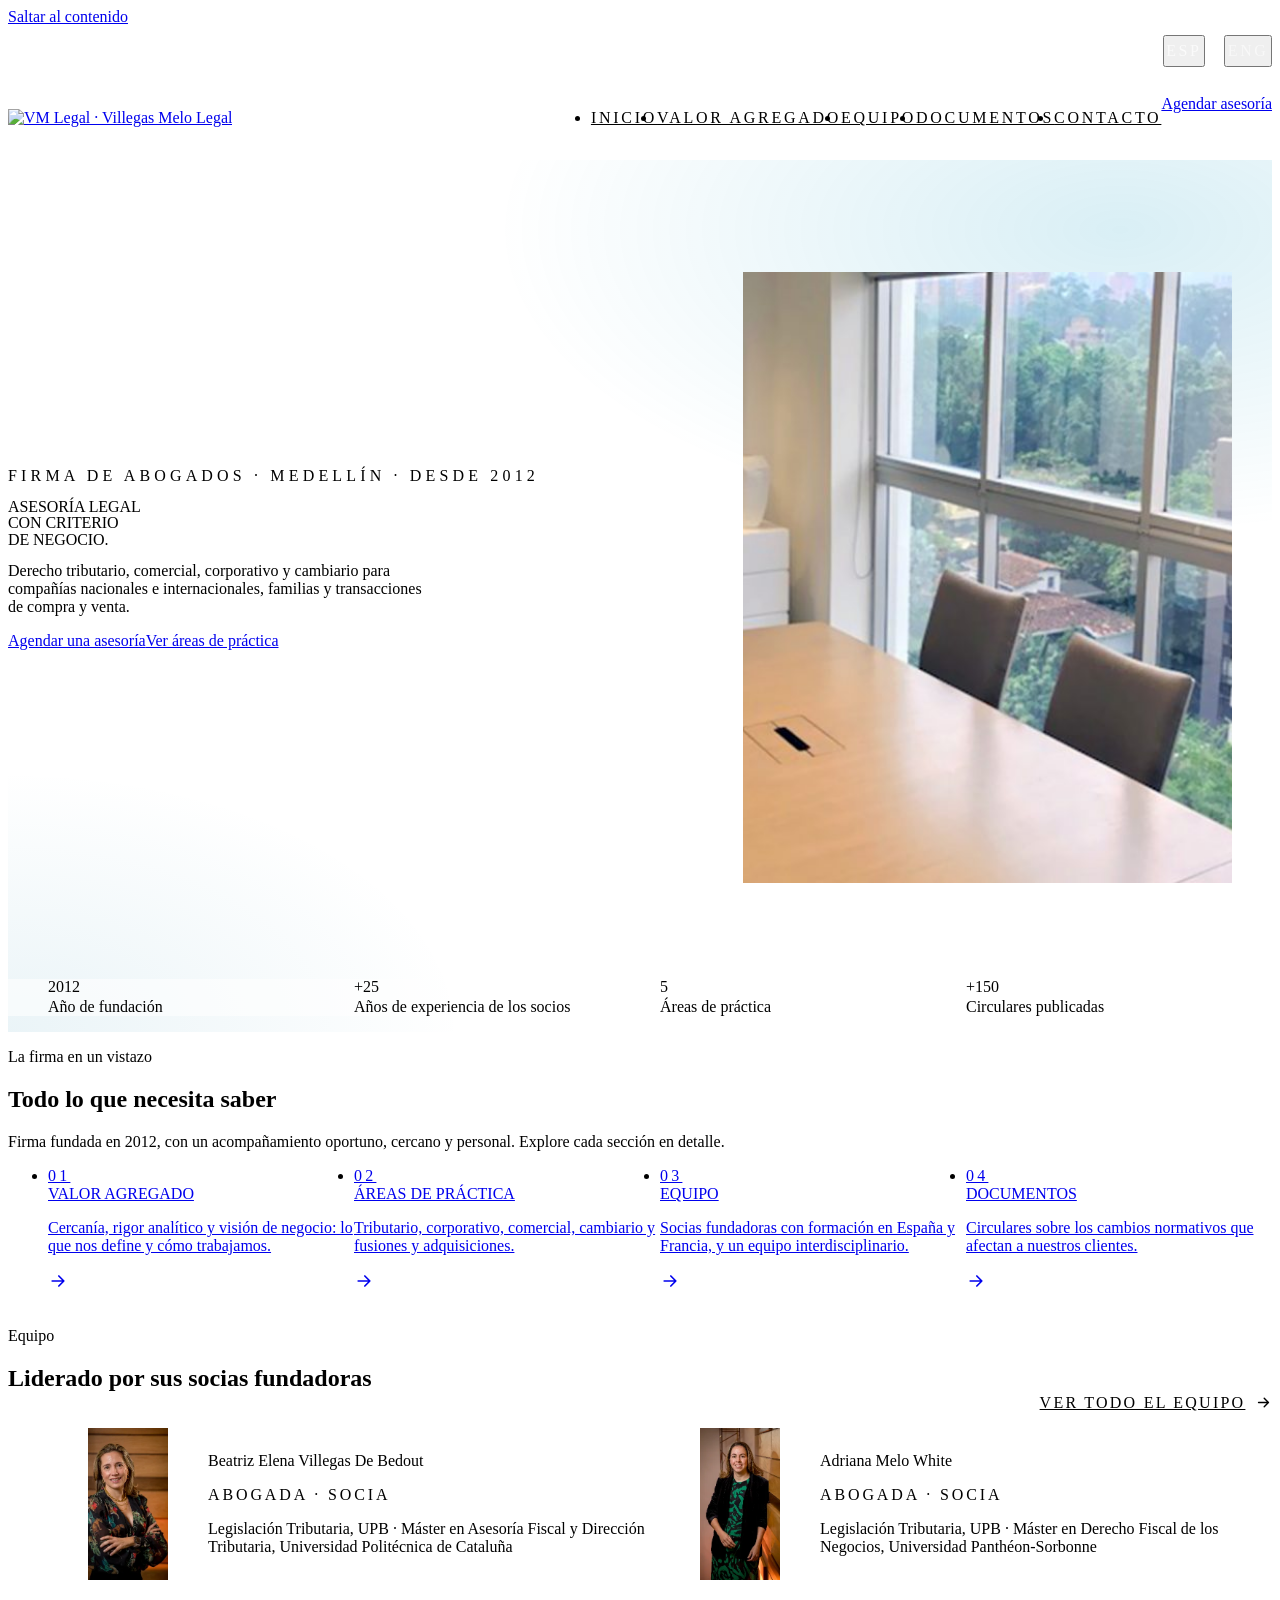
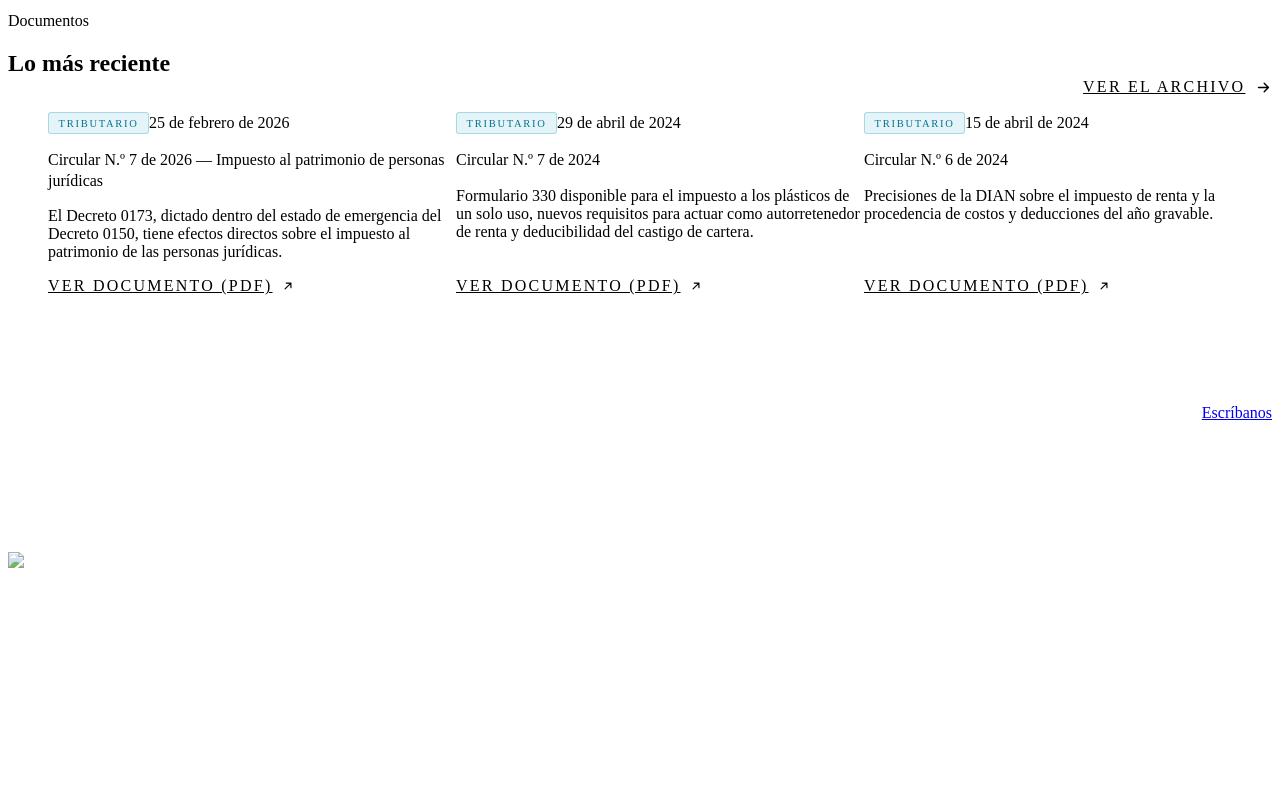
==== index.html @ dc8c368a "Inicio como resumen y páginas internas con el contenido del cliente Valor agregado: historia, 4 valo" ====
<!DOCTYPE html>
<html lang="es">
<head>
<meta charset="UTF-8">
<meta name="viewport" content="width=device-width, initial-scale=1">
<meta name="theme-color" content="#0093BD">
<title>VM Legal · Abogados en derecho tributario, comercial, corporativo y cambiario — Medellín</title>
<meta name="description" content="VM Legal es una firma de abogados fundada en 2012 en Medellín. Asesoramos a compañías nacionales e internacionales y a familias en derecho tributario, comercial, corporativo y cambiario, y en la compra y venta de negocios.">
<meta name="robots" content="noindex, nofollow">
<link rel="canonical" href="https://www.vmlegal.com.co/">

<meta property="og:type" content="website">
<meta property="og:site_name" content="VM Legal">
<meta property="og:title" content="VM Legal · Abogados tributarios y corporativos en Medellín">
<meta property="og:description" content="Firma fundada en 2012. Derecho tributario, comercial, corporativo y cambiario, y transacciones de compra y venta de negocios.">
<meta property="og:image" content="assets/img/logo-vmlegal.png">
<meta property="og:locale" content="es_CO">
<meta name="twitter:card" content="summary_large_image">

<link rel="icon" href="assets/img/favicon.png" sizes="192x192">
<link rel="apple-touch-icon" href="assets/img/favicon.png">

<link rel="preconnect" href="https://fonts.googleapis.com">
<link rel="preconnect" href="https://fonts.gstatic.com" crossorigin>
<link rel="stylesheet" href="https://fonts.googleapis.com/css2?family=Oswald:wght@200;300;400;500&family=Open+Sans:wght@300;400;600;700&display=swap">
<link rel="stylesheet" href="assets/css/brand.css">
<link rel="stylesheet" href="assets/css/sitio.css">

<script type="application/ld+json">
{
  "@context": "https://schema.org",
  "@type": "LegalService",
  "name": "VM Legal S.A.S.",
  "alternateName": "Villegas Melo Legal",
  "url": "https://www.vmlegal.com.co/",
  "logo": "https://www.vmlegal.com.co/wp-content/uploads/2023/02/LOGO-VM-LEGAL.png",
  "foundingDate": "2012",
  "email": "info@vmlegal.com.co",
  "telephone": "+574442346",
  "address": {
    "@type": "PostalAddress",
    "streetAddress": "Cra 43 A # 16 A sur 38, Oficina 1205, Edificio DHL",
    "addressLocality": "Medellín",
    "addressCountry": "CO"
  },
  "areaServed": "CO",
  "knowsLanguage": ["es", "en"],
  "serviceType": [
    "Derecho tributario",
    "Derecho comercial",
    "Derecho corporativo",
    "Derecho cambiario",
    "Fusiones y adquisiciones"
  ]
}
</script>
</head>

<body class="sitio">
<a class="skip-link" href="#contenido">Saltar al contenido</a>

<!-- ======================  BARRA DE UTILIDADES  ====================== -->
<div class="topbar">
  <div class="wrap topbar__inner">
    <ul class="topbar__contact">
      <li><a href="tel:+574442346"><svg viewBox="0 0 24 24" aria-hidden="true"><path d="M22 16.9v3a2 2 0 0 1-2.2 2 19.8 19.8 0 0 1-8.6-3.1 19.5 19.5 0 0 1-6-6A19.8 19.8 0 0 1 2.1 4.2 2 2 0 0 1 4.1 2h3a2 2 0 0 1 2 1.7c.1 1 .4 1.9.7 2.8a2 2 0 0 1-.5 2.1L8.1 9.9a16 16 0 0 0 6 6l1.3-1.3a2 2 0 0 1 2.1-.4c.9.3 1.8.6 2.8.7a2 2 0 0 1 1.7 2Z"/></svg>+57 444 2346</a></li>
      <li><a href="mailto:info@vmlegal.com.co"><svg viewBox="0 0 24 24" aria-hidden="true"><rect x="2" y="4" width="20" height="16" rx="3"/><path d="m3 7.5 8.2 5.4a1.5 1.5 0 0 0 1.6 0L21 7.5"/></svg>info@vmlegal.com.co</a></li>
      <li class="topbar__addr"><svg viewBox="0 0 24 24" aria-hidden="true"><path d="M20 10c0 6-8 12-8 12S4 16 4 10a8 8 0 0 1 16 0Z"/><circle cx="12" cy="10" r="3"/></svg>Medellín, Colombia</li>
    </ul>
    <div class="topbar__lang" role="group" aria-label="Idioma del sitio">
      <button type="button" class="is-active" aria-pressed="true" lang="es">ESP</button>
      <span aria-hidden="true">|</span>
      <button type="button" aria-pressed="false" lang="en">ENG</button>
    </div>
  </div>
</div>

<!-- ======================  CABECERA  ====================== -->
<header class="site-header" id="siteHeader">
  <div class="wrap site-header__inner">

    <a class="logo" href="index.html" aria-label="VM Legal — inicio">
      <picture><source srcset="assets/img/logo-vmlegal.webp" type="image/webp"><img alt="VM Legal · Villegas Melo Legal" width="480" height="388" src="assets/img/logo-vmlegal.png"></picture>
    </a>

    <nav class="nav" id="nav" aria-label="Navegación principal">
      <ul class="nav__list">
        <li><a href="index.html" class="nav__link">Inicio</a></li>
                <li><a href="valor-agregado.html" class="nav__link">Valor agregado</a></li>
        <li><a href="equipo.html" class="nav__link">Equipo</a></li>
        <li><a href="documentos.html" class="nav__link">Documentos</a></li>
        <li><a href="contacto.html" class="nav__link">Contacto</a></li>
      </ul>
      <div class="nav__foot">
        <a class="btn btn--primary btn--block" href="contacto.html">Agendar asesoría</a>
        <p><a href="tel:+574442346">+57 444 2346</a></p>
        <p><a href="mailto:info@vmlegal.com.co">info@vmlegal.com.co</a></p>
      </div>
    </nav>

    <a class="btn btn--primary site-header__cta" href="contacto.html">Agendar asesoría</a>

    <button class="burger" id="burger" type="button"
            aria-label="Abrir menú" aria-expanded="false" aria-controls="nav">
      <span aria-hidden="true"></span><span aria-hidden="true"></span><span aria-hidden="true"></span>
    </button>

  </div>
  <div class="nav-scrim" id="navScrim" hidden></div>
</header>


<main id="contenido">

<section class="s-hero s-hero--photo">
  <div class="s-hero__bg" aria-hidden="true"></div>
  <div class="wrap s-hero__grid">
    <div class="s-hero__inner">
      <p class="s-hero__kicker">Firma de abogados · Medellín · Desde 2012</p>
      <h1 class="s-hero__title">Asesoría legal<br>con criterio<br><em>de negocio.</em></h1>
      <p class="s-hero__lead">
        Derecho tributario, comercial, corporativo y cambiario para compañías
        nacionales e internacionales, familias y transacciones de compra y venta.
      </p>
      <div class="s-hero__cta">
        <a class="btn btn--primary btn--xl" href="contacto.html">Agendar una asesoría</a>
        <a class="btn btn--ghost" href="valor-agregado.html#areas">Ver áreas de práctica</a>
      </div>
    </div>
    <figure class="s-hero__photo">
      <img src="assets/img/oficina.jpg" alt="Sala de juntas de VM Legal con vista a Medellín" width="1024" height="591" fetchpriority="high">
    </figure>
  </div>

  <ul class="s-hero__marks">
    <li><b>2012</b><span>Año de fundación</span></li>
    <li><b>+25</b><span>Años de experiencia de los socios</span></li>
    <li><b>5</b><span>Áreas de práctica</span></li>
    <li><b>+150</b><span>Circulares publicadas</span></li>
  </ul>
</section>

<section class="section">
  <div class="wrap">
    <div class="reveal sec-head">
      <p class="eyebrow">La firma en un vistazo</p>
      <h2 class="section-title">Todo lo que necesita saber</h2>
      <p class="section-lead">Firma fundada en 2012, con un acompañamiento oportuno, cercano y personal. Explore cada sección en detalle.</p>
    </div>
    <ul class="hub reveal">
    <li><a class="hub__card" href="valor-agregado.html">
      <span class="hub__num">01</span>
      <h3>Valor agregado</h3>
      <p>Cercanía, rigor analítico y visión de negocio: lo que nos define y cómo trabajamos.</p>
      <span class="hub__go"><svg viewBox="0 0 24 24" aria-hidden="true"><path d="M5 12h14M13 6l6 6-6 6"/></svg></span>
    </a></li>
    <li><a class="hub__card" href="valor-agregado.html#areas">
      <span class="hub__num">02</span>
      <h3>Áreas de práctica</h3>
      <p>Tributario, corporativo, comercial, cambiario y fusiones y adquisiciones.</p>
      <span class="hub__go"><svg viewBox="0 0 24 24" aria-hidden="true"><path d="M5 12h14M13 6l6 6-6 6"/></svg></span>
    </a></li>
    <li><a class="hub__card" href="equipo.html">
      <span class="hub__num">03</span>
      <h3>Equipo</h3>
      <p>Socias fundadoras con formación en España y Francia, y un equipo interdisciplinario.</p>
      <span class="hub__go"><svg viewBox="0 0 24 24" aria-hidden="true"><path d="M5 12h14M13 6l6 6-6 6"/></svg></span>
    </a></li>
    <li><a class="hub__card" href="documentos.html">
      <span class="hub__num">04</span>
      <h3>Documentos</h3>
      <p>Circulares sobre los cambios normativos que afectan a nuestros clientes.</p>
      <span class="hub__go"><svg viewBox="0 0 24 24" aria-hidden="true"><path d="M5 12h14M13 6l6 6-6 6"/></svg></span>
    </a></li>
    </ul>
  </div>
</section>

<section class="section section--mist">
  <div class="wrap">
    <div class="reveal sec-head sec-head--row">
      <div>
        <p class="eyebrow">Equipo</p>
        <h2 class="section-title">Liderado por sus socias fundadoras</h2>
      </div>
      <a class="link-arrow" href="equipo.html">Ver todo el equipo <svg viewBox="0 0 24 24" aria-hidden="true"><path d="M5 12h14M13 6l6 6-6 6"/></svg></a>
    </div>
    <ul class="partners partners--compact reveal" id="partnersTeaser"></ul>
  </div>
</section>

<section class="section">
  <div class="wrap">
    <div class="reveal sec-head sec-head--row">
      <div>
        <p class="eyebrow">Documentos</p>
        <h2 class="section-title">Lo más reciente</h2>
      </div>
      <a class="link-arrow" href="documentos.html">Ver el archivo <svg viewBox="0 0 24 24" aria-hidden="true"><path d="M5 12h14M13 6l6 6-6 6"/></svg></a>
    </div>
    <ul class="circulars circulars--latest" id="latestDocs"></ul>
  </div>
</section>

<section class="cta-band">
  <div class="wrap cta-band__inner reveal">
    <div>
      <h2>Hablemos de su próximo paso</h2>
      <p>Un socio revisa cada solicitud. Respondemos dentro del siguiente día hábil.</p>
    </div>
    <a class="btn btn--light btn--xl" href="contacto.html">Escríbanos</a>
  </div>
</section>

</main>

<footer class="site-footer">
  <div class="wrap site-footer__top">
    <div class="site-footer__brand">
      <picture><source srcset="assets/img/logo-vmlegal-white.webp" type="image/webp"><img alt="VM Legal" width="480" height="388" src="assets/img/logo-vmlegal-white.png"></picture>
      <p>Firma de abogados fundada en 2012 en Medellín. Derecho tributario, comercial, corporativo y cambiario, y fusiones y adquisiciones.</p>
    </div>

    <nav class="site-footer__nav" aria-label="Navegación del pie">
      <h2>Firma</h2>
      <ul>
        <li><a href="valor-agregado.html">Valor agregado</a></li>
        <li><a href="equipo.html">Equipo</a></li>
        <li><a href="documentos.html">Documentos</a></li>
        <li><a href="contacto.html">Contacto</a></li>
      </ul>
    </nav>

    <nav class="site-footer__nav" aria-label="Áreas de práctica">
      <h2>Áreas</h2>
      <ul>
        <li><a href="valor-agregado.html#areas">Derecho tributario</a></li>
        <li><a href="valor-agregado.html#areas">Derecho comercial</a></li>
        <li><a href="valor-agregado.html#areas">Derecho corporativo</a></li>
        <li><a href="valor-agregado.html#areas">Derecho cambiario</a></li>
        <li><a href="valor-agregado.html#areas">Fusiones y adquisiciones</a></li>
      </ul>
    </nav>

    <div class="site-footer__nav">
      <h2>Contacto</h2>
      <ul>
        <li><a href="tel:+574442346">+57 444 2346</a></li>
        <li><a href="mailto:info@vmlegal.com.co">info@vmlegal.com.co</a></li>
        <li>Cra 43 A # 16 A sur 38, Of. 1205</li>
        <li>Edificio DHL · Medellín</li>
      </ul>
    </div>
  </div>

  <div class="wrap site-footer__bottom">
    <p>© 2026 VM Legal S.A.S. Todos los derechos reservados.</p>
    <p><a href="admin/">Ingreso al panel</a></p>
    <p><a href="#politica" id="politica">Política de Tratamiento de Datos</a></p>
  </div>
</footer>

<script src="assets/js/i18n.js" defer></script>
<script src="assets/js/datos.js" defer></script>
<script src="assets/js/sitio.js" defer></script>
</body>
</html>
---- assets/css/sitio.css ----
/* ==========================================================================
   VM LEGAL · Sitio web — estilos (mobile-first)
   ========================================================================== */

/* ==========================  Barra de utilidades  ======================== */
.topbar {
  display: none;
  background: var(--vm-ink);
  color: rgba(255,255,255,.7);
  font-size: var(--fs-xs);
}
@media (min-width: 900px) { .topbar { display: block; } }

.topbar__inner {
  display: flex; align-items: center; justify-content: space-between;
  gap: var(--sp-5); min-height: 40px;
}
.topbar__contact { display: flex; align-items: center; gap: var(--sp-5); }
.topbar__contact li { display: flex; align-items: center; }
.topbar__contact a, .topbar__addr {
  display: inline-flex; align-items: center; gap: .45rem;
  color: rgba(255,255,255,.7);
  transition: color var(--dur) var(--ease);
}
.topbar__contact a:hover { color: #fff; }
.topbar svg {
  width: 14px; height: 14px; flex: none;
  fill: none; stroke: var(--vm-teal); stroke-width: 1.6;
  stroke-linecap: round; stroke-linejoin: round;
}
.topbar__lang { display: flex; align-items: center; gap: .5rem; }
.topbar__lang button {
  font-family: var(--font-display);
  letter-spacing: .16em; font-size: var(--fs-xs);
  color: rgba(255,255,255,.55);
  padding: .3rem .1rem;
  transition: color var(--dur) var(--ease);
}
.topbar__lang button:hover { color: #fff; }
.topbar__lang button.is-active { color: var(--vm-teal-on-dark); }
.topbar__lang span { color: rgba(255,255,255,.25); }

/* ==========================  Cabecera  =================================== */
.site-header {
  position: sticky; top: 0; z-index: 80;
  border-bottom: 1px solid var(--vm-line);
  transition: box-shadow var(--dur) var(--ease);
}
/* El desenfoque va en una capa propia: aplicarlo al <header> lo convertiría en
   bloque contenedor y recortaría el cajón de navegación (position: fixed). */
.site-header::before {
  content: "";
  position: absolute; inset: 0; z-index: -1;
  background: rgba(255,255,255,.94);
  backdrop-filter: saturate(180%) blur(16px);
  -webkit-backdrop-filter: saturate(180%) blur(16px);
}
.site-header.is-stuck { box-shadow: var(--shadow-sm); }

.site-header__inner {
  display: flex; align-items: center; gap: var(--sp-4);
  min-height: 66px;
}
.site-header .logo { margin-right: auto; }
.site-header .logo img { height: 36px; }
@media (min-width: 1024px) {
  .site-header__inner { min-height: 84px; }
  .site-header .logo img { height: 48px; }
}

/* Con 5 páginas en el menú el botón solo cabe desde 1180 px; antes, "Contacto" cumple su función. */
.site-header__cta { display: none; }
@media (min-width: 1180px) {
  .site-header__cta { display: inline-flex; min-height: 46px; font-size: var(--fs-xs); }
}

/* --- Navegación: cajón lateral en móvil, en línea en escritorio --------- */
.nav {
  position: fixed; inset: 0 0 0 auto;
  width: min(86vw, 360px);
  background: #fff;
  padding: calc(66px + var(--sp-6)) var(--gutter) var(--sp-7);
  transform: translateX(100%);
  transition: transform var(--dur) var(--ease);
  overflow-y: auto;
  z-index: 85;
  box-shadow: -18px 0 40px rgba(16,24,32,.14);
  display: flex; flex-direction: column;
}
.nav.is-open { transform: none; }

.nav__list { display: flex; flex-direction: column; }
.nav__link {
  display: block;
  padding: var(--sp-4) 0;
  font-family: var(--font-display);
  font-size: var(--fs-lg);
  font-weight: 300;
  letter-spacing: .04em;
  text-transform: uppercase;
  color: var(--vm-ink);
  border-bottom: 1px solid var(--vm-line);
  transition: color var(--dur) var(--ease);
}
.nav__link:hover, .nav__link.is-current { color: var(--vm-teal-text); }

.nav__foot { margin-top: auto; padding-top: var(--sp-7); display: grid; gap: var(--sp-2); }
.nav__foot p { font-size: var(--fs-sm); }
.nav__foot a:not(.btn) { color: var(--vm-slate); }
.nav__foot .btn { margin-bottom: var(--sp-3); }

.nav-scrim {
  position: fixed; inset: 0; z-index: 84;
  background: rgba(16,24,32,.45);
  opacity: 0; transition: opacity var(--dur) var(--ease);
}
.nav-scrim.is-on { opacity: 1; }
.nav-scrim[hidden] { display: none; }

@media (min-width: 1024px) {
  .nav {
    position: static; width: auto; transform: none; padding: 0;
    background: none; box-shadow: none; overflow: visible;
    flex-direction: row; align-items: center;
  }
  .nav__list { flex-direction: row; align-items: center; gap: var(--sp-5); }
  .nav__link {
    padding: var(--sp-2) 0;
    font-size: var(--fs-xs);
    letter-spacing: .17em;
    border-bottom: 0;
    position: relative;
  }
  .nav__link::after {
    content: ""; position: absolute; left: 0; right: 0; bottom: -2px;
    height: 2px; background: var(--vm-teal);
    transform: scaleX(0); transform-origin: left;
    transition: transform var(--dur) var(--ease);
  }
  .nav__link:hover::after, .nav__link.is-current::after { transform: scaleX(1); }
  .nav__foot { display: none; }
  .nav-scrim { display: none !important; }
}

/* --- Botón hamburguesa -------------------------------------------------- */
.burger {
  display: grid; align-content: center; gap: 5px;
  width: 44px; height: 44px; padding: 0 9px;
  margin-right: -9px;
  z-index: 90;
}
.burger span {
  display: block; height: 2px; width: 100%;
  background: var(--vm-ink); border-radius: 2px;
  transition: transform var(--dur) var(--ease), opacity var(--dur) var(--ease);
}
.burger[aria-expanded="true"] span:nth-child(1) { transform: translateY(7px) rotate(45deg); }
.burger[aria-expanded="true"] span:nth-child(2) { opacity: 0; }
.burger[aria-expanded="true"] span:nth-child(3) { transform: translateY(-7px) rotate(-45deg); }
@media (min-width: 1024px) { .burger { display: none; } }

body.nav-locked { overflow: hidden; }

/* ==========================  Hero  ======================================= */
.s-hero {
  position: relative;
  padding-top: clamp(3rem, 1.5rem + 8vw, 6rem);
  overflow: hidden;
  background: linear-gradient(180deg, var(--vm-mist-soft) 0%, #fff 70%);
}
.s-hero__bg {
  position: absolute; inset: 0;
  background:
    radial-gradient(85% 60% at 88% 8%, rgba(0,147,189,.15) 0%, transparent 58%),
    radial-gradient(60% 50% at 0% 100%, rgba(25,134,172,.09) 0%, transparent 60%);
  pointer-events: none;
}
.s-hero__inner { position: relative; padding-bottom: clamp(3rem, 2rem + 6vw, 5rem); }

.s-hero__kicker {
  font-family: var(--font-display);
  font-size: var(--fs-xs);
  letter-spacing: .26em; text-transform: uppercase;
  color: var(--vm-teal-text);
  margin-bottom: var(--sp-5);
}
.s-hero__title {
  font-size: var(--fs-3xl);
  font-weight: 200;
  line-height: 1.04;
  text-transform: uppercase;
  letter-spacing: -0.005em;
}
.s-hero__title em { font-style: normal; font-weight: 500; color: var(--vm-teal); }

.s-hero__lead {
  margin-top: var(--sp-5);
  max-width: 52ch;
  font-size: var(--fs-md);
  font-weight: 300;
}
.s-hero__cta {
  display: flex; flex-direction: column; gap: var(--sp-3);
  margin-top: var(--sp-6);
}
@media (min-width: 560px) { .s-hero__cta { flex-direction: row; flex-wrap: wrap; } }
.btn--xl { min-height: 56px; padding-inline: var(--sp-5); }
@media (min-width: 420px) { .btn--xl { padding-inline: var(--sp-7); } }

.s-hero__marks {
  position: relative;
  display: grid; grid-template-columns: repeat(2, 1fr);
  border-top: 1px solid var(--vm-line);
  background: rgba(255,255,255,.6);
}
.s-hero__marks li {
  display: flex; flex-direction: column; gap: .2rem;
  padding: var(--sp-5) var(--gutter);
  border-bottom: 1px solid var(--vm-line);
}
.s-hero__marks li:nth-child(odd) { border-right: 1px solid var(--vm-line); }
.s-hero__marks b {
  font-family: var(--font-display); font-size: var(--fs-xl); font-weight: 300;
  color: var(--vm-teal-deep); line-height: 1;
}
.s-hero__marks span { font-size: var(--fs-xs); color: var(--vm-muted); }
@media (min-width: 860px) {
  .s-hero__marks { grid-template-columns: repeat(4, 1fr); max-width: var(--maxw); margin-inline: auto; }
  .s-hero__marks li { border-bottom: 0; }
  .s-hero__marks li:last-child { border-right: 0; }
  .s-hero__marks li:nth-child(odd) { border-right: 1px solid var(--vm-line); }
}

/* ==========================  Secciones comunes  ========================== */
.section--mist { background: var(--surface-alt); }

.link-arrow {
  display: inline-flex; align-items: center; gap: .6rem;
  margin-top: var(--sp-5);
  font-family: var(--font-display);
  font-size: var(--fs-sm); letter-spacing: .14em; text-transform: uppercase;
  color: var(--vm-teal-text);
}
.link-arrow svg {
  width: 17px; height: 17px; fill: none; stroke: currentColor; stroke-width: 2;
  stroke-linecap: round; stroke-linejoin: round;
  transition: transform var(--dur) var(--ease);
}
.link-arrow:hover svg { transform: translateX(4px); }

/* Páginas internas: la primera sección hace de cabecera de página. */
.section--page { padding-top: clamp(2.5rem, 6vw, 4.5rem); }
.section--page .section-title { font-size: var(--fs-2xl); }

/* ==========================  La firma  =================================== */
.s-firma { display: grid; gap: var(--sp-8); }
@media (min-width: 940px) {
  .s-firma { grid-template-columns: 1.15fr .85fr; gap: var(--sp-9); align-items: start; }
}
.s-firma__text--solo { max-width: 62ch; }
.s-firma__text p { margin-top: var(--sp-4); font-weight: 300; }
.s-firma__text .section-title { text-transform: uppercase; }

.s-firma__pillars { display: grid; gap: var(--sp-4); }
.s-firma__pillars li {
  background: #fff;
  border: 1px solid var(--vm-line);
  border-left: 3px solid var(--vm-teal);
  border-radius: var(--radius);
  padding: var(--sp-5);
  box-shadow: var(--shadow-sm);
}
.s-firma__pillars h3 {
  font-size: var(--fs-md); font-weight: 400; margin-bottom: var(--sp-2);
}
.s-firma__pillars p { font-size: var(--fs-sm); font-weight: 300; }

/* ==========================  Carrusel  =================================== */
/* Desplazamiento nativo con scroll-snap: sin librerías, con inercia real en
   el celular y navegable con el teclado. Las flechas y los puntos son un
   apoyo, no el único camino. */
.carousel { position: relative; }

.carousel__track {
  display: flex;
  gap: var(--sp-4);
  overflow-x: auto;
  overscroll-behavior-x: contain;
  scroll-snap-type: x mandatory;
  -webkit-overflow-scrolling: touch;
  scrollbar-width: none;
  /* Sangrado a los bordes en móvil; alineado al contenedor en escritorio. */
  padding-inline: max(var(--gutter), calc((100% - var(--maxw)) / 2 + var(--gutter)));
  scroll-padding-inline-start: max(var(--gutter), calc((100% - var(--maxw)) / 2 + var(--gutter)));
  padding-block: var(--sp-2) var(--sp-5);
}
.carousel__track::-webkit-scrollbar { display: none; }
.carousel__track:focus-visible { outline: 3px solid var(--vm-teal); outline-offset: -3px; }

.carousel__item {
  flex: 0 0 min(84%, 340px);
  scroll-snap-align: start;
  display: flex;
}
.carousel__item > * { width: 100%; }

@media (min-width: 760px)  { .carousel__item { flex-basis: min(46%, 380px); } }
@media (min-width: 1100px) { .carousel__item { flex-basis: calc((var(--maxw) - 2 * var(--gutter) - 2 * var(--sp-4)) / 3); } }

/* --- Controles ----------------------------------------------------------- */
.carousel__controls {
  display: flex; align-items: center; justify-content: center;
  gap: var(--sp-4);
  margin-top: var(--sp-2);
}
.carousel__dots { display: flex; gap: .4rem; }
.carousel__dots i {
  display: block; height: 4px; width: 16px; border-radius: 2px;
  background: var(--vm-line);
  transition: background var(--dur) var(--ease), width var(--dur) var(--ease);
}
.carousel__dots i.is-on { background: var(--vm-teal); width: 30px; }

/* En móvil las flechas van superpuestas a los lados del track y centradas
   en vertical: así quedan lejos del borde inferior, donde están fijos el
   botón de WhatsApp y el de volver a la propuesta. El contenedor no recibe
   toques; solo los botones. */
.carousel__arrows {
  position: absolute;
  left: 0; right: 0; top: 0; bottom: 46px;
  display: flex; align-items: center; justify-content: space-between;
  padding-inline: 2px;
  pointer-events: none;
  z-index: 3;
}
.carousel__arrows .carousel__arrow {
  pointer-events: auto;
  width: 40px; height: 40px;
  background: rgba(255, 255, 255, .94);
  backdrop-filter: blur(8px);
  -webkit-backdrop-filter: blur(8px);
  box-shadow: var(--shadow-md);
}
.carousel__arrows .carousel__arrow svg { width: 17px; height: 17px; }

@media (min-width: 860px) {
  .carousel__controls { justify-content: space-between; }
  .carousel__arrows {
    position: static;
    inset: auto;
    padding-inline: 0;
    gap: .5rem;
    margin-left: auto;
    pointer-events: auto;
  }
  .carousel__arrows .carousel__arrow {
    width: 44px; height: 44px;
    background: #fff;
    backdrop-filter: none;
    -webkit-backdrop-filter: none;
    box-shadow: none;
  }
  .carousel__arrows .carousel__arrow svg { width: 19px; height: 19px; }
}
.carousel__arrow {
  display: grid; place-items: center;
  width: 44px; height: 44px;
  border: 1px solid var(--vm-line);
  border-radius: var(--radius-pill);
  background: #fff;
  color: var(--vm-ink);
  transition: all var(--dur) var(--ease);
}
.carousel__arrow svg {
  width: 19px; height: 19px;
  fill: none; stroke: currentColor; stroke-width: 1.8;
  stroke-linecap: round; stroke-linejoin: round;
}
.carousel__arrow:hover:not(:disabled) {
  border-color: var(--vm-teal); color: var(--vm-teal-text);
  box-shadow: var(--shadow-sm);
}

/* Deshabilitada: en móvil desaparece —es una capa sobre las tarjetas y un
   círculo fantasma se leería como un error—; en escritorio se atenúa, que
   ahí sí es la señal habitual. */
.carousel__arrow:disabled { opacity: 0; pointer-events: none; }
@media (min-width: 860px) {
  .carousel__arrow:disabled { opacity: .3; pointer-events: auto; cursor: default; }
}

/* ==========================  Desplegable  ================================ */
.disclose { margin-top: auto; padding-top: var(--sp-4); }

.disclose__trigger {
  display: inline-flex; align-items: center; gap: .45rem;
  min-height: 40px;
  font-family: var(--font-display);
  font-size: var(--fs-xs);
  letter-spacing: .13em; text-transform: uppercase;
  color: var(--vm-teal-text);
  transition: color var(--dur) var(--ease);
}
.disclose__trigger:hover { color: var(--vm-teal-hover); }
.disclose__trigger .chev {
  width: 15px; height: 15px;
  fill: none; stroke: currentColor; stroke-width: 2;
  stroke-linecap: round; stroke-linejoin: round;
  transition: transform var(--dur) var(--ease);
}
.disclose__trigger[aria-expanded="true"] .chev { transform: rotate(180deg); }

/* La altura la anima el JS midiendo el contenido. La alternativa más limpia,
   grid-template-rows 0fr→1fr, solo interpola en motores recientes; animar
   `height` funciona en cualquiera y el JS deja `auto` al terminar, para que el
   panel siga creciendo si el contenido cambia (por ejemplo, al cambiar idioma). */
.disclose__panel {
  height: 0;
  overflow: hidden;
  transition: height var(--dur) var(--ease);
}
.disclose__inner { overflow: hidden; }
.disclose__inner > :first-child { padding-top: var(--sp-3); }
.disclose__inner p { font-size: var(--fs-sm); font-weight: 300; color: var(--vm-muted); }

@media (prefers-reduced-motion: reduce) {
  .disclose__panel { transition: none; }
}

/* ==========================  Áreas de práctica  ========================== */
.sec-head { margin-bottom: var(--sp-6); }

.area {
  display: flex; flex-direction: column;
  background: #fff;
  border: 1px solid var(--vm-line);
  border-radius: var(--radius-lg);
  padding: var(--sp-6) var(--sp-5);
  box-shadow: var(--shadow-sm);
  transition: box-shadow var(--dur) var(--ease), border-color var(--dur) var(--ease);
}
.area:hover { box-shadow: var(--shadow-md); border-color: var(--vm-mist); }

.area__icon {
  display: grid; place-items: center;
  width: 46px; height: 46px;
  border-radius: var(--radius);
  background: var(--vm-teal); color: #fff;
  margin-bottom: var(--sp-4);
}
.area__icon svg {
  width: 23px; height: 23px;
  fill: none; stroke: currentColor; stroke-width: 1.5;
  stroke-linecap: round; stroke-linejoin: round;
}
.area h3 {
  font-size: var(--fs-lg); font-weight: 300;
  text-transform: uppercase; letter-spacing: .03em;
  margin-bottom: var(--sp-3);
}
.area__sum { font-size: var(--fs-sm); font-weight: 300; }

.area__tags {
  display: flex; flex-wrap: wrap; gap: .4rem;
  margin-top: var(--sp-4);
}
.area__tags li {
  font-size: .7rem; letter-spacing: .04em;
  color: var(--vm-teal-text);
  background: var(--vm-mist-soft);
  border: 1px solid var(--vm-mist);
  border-radius: var(--radius-pill);
  padding: .28rem .7rem;
}

/* ==========================  Equipo  ===================================== */
.member {
  display: flex; flex-direction: column;
  background: #fff;
  border: 1px solid var(--vm-line);
  border-radius: var(--radius-lg);
  padding: var(--sp-6) var(--sp-5);
  box-shadow: var(--shadow-sm);
  transition: box-shadow var(--dur) var(--ease), border-color var(--dur) var(--ease);
}
.member:hover { box-shadow: var(--shadow-md); border-color: var(--vm-mist); }

.member__avatar {
  display: grid; place-items: center;
  width: 56px; height: 56px; border-radius: var(--radius-pill);
  background: linear-gradient(140deg, var(--vm-teal-solid), #035f76);
  color: #fff;
  font-family: var(--font-display); font-size: 1.1rem; font-weight: 300;
  letter-spacing: .06em;
  margin-bottom: var(--sp-4);
}
.member h3 { font-size: var(--fs-md); font-weight: 400; line-height: 1.25; }
.member__role {
  font-family: var(--font-display);
  font-size: var(--fs-xs); letter-spacing: .18em; text-transform: uppercase;
  color: var(--vm-teal-text);
  margin-top: .4rem; margin-bottom: var(--sp-3);
}
.member__photo {
  width: 112px; height: 112px; border-radius: var(--radius-pill);
  object-fit: cover; object-position: 50% 25%;   /* retratos: protege la frente */
  margin-bottom: var(--sp-4);
  background: var(--vm-mist);
}
.member__edu { display: grid; gap: var(--sp-2); font-size: var(--fs-sm); font-weight: 300; color: var(--vm-muted); }
.member__edu b {
  display: block;
  font-family: var(--font-display); font-weight: 400;
  font-size: var(--fs-xs); letter-spacing: .14em; text-transform: uppercase;
  color: var(--vm-ink);
}

/* ==========================  Actualidad  ================================= */
.filters {
  display: grid; gap: var(--sp-4);
  margin-block: var(--sp-7) var(--sp-6);
}
@media (min-width: 860px) {
  .filters { grid-template-columns: 280px 1fr auto; align-items: center; }
}
.filters__search { position: relative; }
.filters__search svg {
  position: absolute; left: 14px; top: 50%; transform: translateY(-50%);
  width: 17px; height: 17px;
  fill: none; stroke: var(--vm-muted); stroke-width: 1.8;
  stroke-linecap: round; pointer-events: none;
}
.filters__search input {
  width: 100%; min-height: 48px;
  padding: 0 var(--sp-4) 0 2.6rem;
  background: #fff;
  border: 1px solid var(--vm-line);
  border-radius: var(--radius);
  font-size: var(--fs-sm);
  transition: border-color var(--dur) var(--ease), box-shadow var(--dur) var(--ease);
}
.filters__search input:focus {
  outline: none; border-color: var(--vm-teal);
  box-shadow: 0 0 0 3px rgba(0,147,189,.16);
}

.filters__chips {
  display: flex; gap: .5rem; flex-wrap: nowrap;
  overflow-x: auto; -webkit-overflow-scrolling: touch;
  padding-bottom: 4px;
  scrollbar-width: none;
}
.filters__chips::-webkit-scrollbar { display: none; }
@media (min-width: 860px) { .filters__chips { flex-wrap: wrap; justify-content: flex-end; overflow: visible; } }

.chip {
  flex: none;
  min-height: 40px; padding: 0 var(--sp-4);
  border: 1px solid var(--vm-line);
  border-radius: 999px;
  background: #fff;
  font-family: var(--font-display);
  font-size: var(--fs-xs); letter-spacing: .1em; text-transform: uppercase;
  color: var(--vm-slate);
  transition: all var(--dur) var(--ease);
}
.chip:hover { border-color: var(--vm-teal); color: var(--vm-teal-text); }
.chip.is-active { background: var(--vm-teal-solid); border-color: var(--vm-teal-solid); color: #fff; }

.circulars { display: grid; gap: var(--sp-4); }
@media (min-width: 760px) { .circulars { grid-template-columns: repeat(2, 1fr); } }
@media (min-width: 1060px) { .circulars { grid-template-columns: repeat(3, 1fr); } }

.circular {
  display: flex; flex-direction: column;
  background: #fff;
  border: 1px solid var(--vm-line);
  border-radius: var(--radius-lg);
  padding: var(--sp-5);
  transition: box-shadow var(--dur) var(--ease), transform var(--dur) var(--ease);
}
.circular:hover { box-shadow: var(--shadow-md); transform: translateY(-3px); }
.circular[hidden] { display: none; }
@media (min-width: 760px) {
  .circular.is-featured { grid-column: span 2; }
}
@media (min-width: 1060px) {
  .circular.is-featured { grid-column: span 3; flex-direction: row; align-items: flex-start; gap: var(--sp-6); }
  .circular.is-featured .circular__meta { flex: none; width: 190px; flex-direction: column; align-items: flex-start; }
  .circular.is-featured h3 { font-size: var(--fs-lg); }
}

.circular__meta {
  display: flex; align-items: center; gap: var(--sp-3);
  margin-bottom: var(--sp-3);
  flex-wrap: wrap;
}
.circular__meta time { font-size: var(--fs-xs); color: var(--vm-muted); }

.tag {
  font-family: var(--font-display);
  font-size: .66rem; letter-spacing: .16em; text-transform: uppercase;
  padding: .26rem .6rem; border-radius: 3px;
  border: 1px solid;
}
.tag--tributario { color: #04748f; background: rgba(0,147,189,.10);  border-color: rgba(0,147,189,.28); }
.tag--societario { color: #235f7a; background: rgba(35,95,122,.10);  border-color: rgba(35,95,122,.28); }
.tag--cambiario  { color: #3f6f86; background: rgba(63,111,134,.10); border-color: rgba(63,111,134,.28); }
.tag--comercial  { color: #2d6a6a; background: rgba(45,106,106,.10); border-color: rgba(45,106,106,.28); }
.tag--aduanero   { color: #5c5b5b; background: rgba(112,111,111,.12);border-color: rgba(112,111,111,.30); }

.circular h3 {
  font-size: var(--fs-md); font-weight: 400; line-height: 1.3;
  margin-bottom: var(--sp-3);
}
.circular p { font-size: var(--fs-sm); font-weight: 300; color: var(--vm-muted); }
.circular__link {
  display: inline-flex; align-items: center; gap: .5rem;
  margin-top: auto; padding-top: var(--sp-4);
  font-family: var(--font-display);
  font-size: var(--fs-xs); letter-spacing: .14em; text-transform: uppercase;
  color: var(--vm-teal-text);
}
.circular__link svg {
  width: 14px; height: 14px; fill: none; stroke: currentColor; stroke-width: 2;
  stroke-linecap: round; stroke-linejoin: round;
  transition: transform var(--dur) var(--ease);
}
.circular__link:hover svg { transform: translate(2px, -2px); }

.circulars__msg {
  display: flex; flex-direction: column; align-items: center; gap: var(--sp-3);
  padding: var(--sp-7) var(--sp-5);
  background: #fff;
  border: 1px dashed var(--vm-line);
  border-radius: var(--radius-lg);
  text-align: center; color: var(--vm-muted); font-size: var(--fs-sm);
}
.circulars__msg[hidden] { display: none; }
.circulars__msg svg {
  width: 26px; height: 26px;
  fill: none; stroke: var(--vm-teal); stroke-width: 1.5;
  stroke-linecap: round; stroke-linejoin: round;
}
#circulars[hidden] { display: none; }
.circulars__foot {
  display: flex; flex-direction: column; align-items: center; gap: var(--sp-3);
  margin-top: var(--sp-7); text-align: center;
}
.circulars__foot p { font-size: var(--fs-xs); color: var(--vm-muted); }

/* ==========================  Contacto  =================================== */
.s-contact { display: grid; gap: var(--sp-8); }
@media (min-width: 940px) {
  .s-contact { grid-template-columns: 1fr 1fr; gap: var(--sp-9); align-items: start; }
}
.s-contact .section-title { text-transform: uppercase; }

.s-contact__list { display: grid; gap: var(--sp-5); margin-top: var(--sp-7); }
.s-contact__list li { display: flex; gap: var(--sp-4); align-items: flex-start; }
.s-contact__ico {
  display: grid; place-items: center; flex: none;
  width: 44px; height: 44px; border-radius: var(--radius);
  background: var(--vm-mist-soft); border: 1px solid var(--vm-mist);
  color: var(--vm-teal);
}
.s-contact__ico svg {
  width: 20px; height: 20px; fill: none; stroke: currentColor; stroke-width: 1.5;
  stroke-linecap: round; stroke-linejoin: round;
}
.s-contact__list h3 {
  font-size: var(--fs-xs); font-weight: 400;
  letter-spacing: .2em; text-transform: uppercase;
  color: var(--vm-muted); margin-bottom: .3rem;
}
.s-contact__list p { font-size: var(--fs-sm); color: var(--vm-ink); }
.s-contact__list a { color: var(--vm-teal-text); }
.s-contact__list a:hover { text-decoration: underline; }

/* --- Formulario --------------------------------------------------------- */
.s-form {
  background: #fff;
  border: 1px solid var(--vm-line);
  border-radius: var(--radius-lg);
  padding: var(--sp-6) var(--sp-5);
  box-shadow: var(--shadow-md);
  display: grid; gap: var(--sp-4);
}
@media (min-width: 560px) { .s-form { padding: var(--sp-7) var(--sp-6); } }

.s-form__title {
  font-size: var(--fs-lg); font-weight: 300;
  text-transform: uppercase; letter-spacing: .04em;
  padding-bottom: var(--sp-4);
  border-bottom: 1px solid var(--vm-line);
}
.field { display: grid; gap: .45rem; }
.field-row { display: grid; gap: var(--sp-4); }
@media (min-width: 520px) { .field-row { grid-template-columns: 1fr 1fr; } }

.field label {
  font-size: var(--fs-xs);
  font-weight: 600; letter-spacing: .06em; text-transform: uppercase;
  color: var(--vm-slate);
}
.field label span { color: var(--vm-teal); }
.field input, .field select, .field textarea {
  width: 100%; min-height: 48px;
  padding: .7rem var(--sp-4);
  background: #fff;
  border: 1px solid var(--vm-line);
  border-radius: var(--radius);
  font-size: var(--fs-sm);
  transition: border-color var(--dur) var(--ease), box-shadow var(--dur) var(--ease);
}
.field textarea { min-height: 116px; resize: vertical; line-height: 1.6; }
.field select { appearance: none; cursor: pointer;
  background-image: url("data:image/svg+xml,%3Csvg xmlns='http://www.w3.org/2000/svg' viewBox='0 0 24 24' fill='none' stroke='%237B7B7B' stroke-width='2' stroke-linecap='round'%3E%3Cpath d='m6 9 6 6 6-6'/%3E%3C/svg%3E");
  background-repeat: no-repeat; background-position: right 14px center; background-size: 16px;
  padding-right: 2.6rem;
}
.field input:focus, .field select:focus, .field textarea:focus {
  outline: none; border-color: var(--vm-teal);
  box-shadow: 0 0 0 3px rgba(0,147,189,.16);
}
.field input.is-invalid, .field textarea.is-invalid { border-color: #c0392b; }
.field__error { font-size: var(--fs-xs); color: #c0392b; min-height: 0; }
.field__error:empty { display: none; }

.check {
  display: flex; gap: .7rem; align-items: flex-start;
  font-size: var(--fs-xs); color: var(--vm-muted);
  cursor: pointer;
}
.check input { width: 19px; height: 19px; flex: none; margin-top: 2px; accent-color: var(--vm-teal); }
.check a { text-decoration: underline; }

.s-form__ok {
  padding: var(--sp-4);
  background: var(--vm-mist-soft);
  border-left: 3px solid var(--vm-teal);
  border-radius: var(--radius);
  font-size: var(--fs-sm); color: var(--vm-ink);
}
.s-form__ok[hidden] { display: none; }
.s-form__demo { font-size: .7rem; color: var(--vm-muted); text-align: center; font-style: italic; }

/* ==========================  Pie  ======================================== */
.site-footer { background: var(--surface-dark); color: rgba(255,255,255,.6); }
.site-footer__top {
  display: grid; gap: var(--sp-7);
  padding-block: var(--sp-8);
}
@media (min-width: 720px) { .site-footer__top { grid-template-columns: repeat(2, 1fr); } }
@media (min-width: 1000px) { .site-footer__top { grid-template-columns: 1.6fr 1fr 1fr 1.2fr; gap: var(--sp-6); } }

.site-footer__brand img { width: 108px; opacity: .85; margin-bottom: var(--sp-4); }
.site-footer__brand p { font-size: var(--fs-sm); font-weight: 300; max-width: 42ch; }

.site-footer__nav h2 {
  font-size: var(--fs-xs); font-weight: 400;
  letter-spacing: .22em; text-transform: uppercase;
  color: #fff; margin-bottom: var(--sp-4);
}
.site-footer__nav ul { display: grid; gap: .65rem; }
.site-footer__nav li { font-size: var(--fs-sm); font-weight: 300; }
.site-footer__nav a { color: rgba(255,255,255,.6); transition: color var(--dur) var(--ease); }
.site-footer__nav a:hover { color: var(--vm-teal-on-dark); }

.site-footer__bottom {
  display: flex; flex-direction: column; gap: var(--sp-2);
  align-items: center; text-align: center;
  padding-block: var(--sp-5);
  border-top: 1px solid rgba(255,255,255,.1);
  font-size: var(--fs-xs);
}
.site-footer__bottom a { color: rgba(255,255,255,.6); text-decoration: underline; }
.site-footer__bottom a:hover { color: var(--vm-teal-on-dark); }
@media (min-width: 720px) {
  .site-footer__bottom { flex-direction: row; justify-content: space-between; text-align: left; }
}

/* ==========================  Acciones flotantes  =========================
   .wa se conserva a la espera del número de celular correcto: el marcado del
   botón está retirado del HTML, no estos estilos. */
.wa {
  position: fixed; right: var(--gutter); z-index: 70;
  bottom: calc(var(--gutter) + env(safe-area-inset-bottom));
  display: grid; place-items: center;
  width: 54px; height: 54px; border-radius: 50%;
  background: #25D366; color: #fff;
  box-shadow: 0 6px 20px rgba(37,211,102,.4);
  transition: transform var(--dur) var(--ease);
}
.wa:hover { transform: scale(1.06); }
.wa svg { width: 28px; height: 28px; }





/* ==========================  Páginas internas  ========================== */
.section--tight { padding-block: clamp(2rem, 1rem + 4vw, 3.5rem); }

.p-hero {
  position: relative; overflow: hidden;
  padding-block: clamp(3rem, 2rem + 6vw, 6rem) clamp(2.5rem, 1.5rem + 4vw, 4.5rem);
  background:
    radial-gradient(70% 80% at 92% 0%, rgba(0,147,189,.14) 0%, transparent 60%),
    linear-gradient(180deg, var(--vm-mist-soft) 0%, #fff 100%);
  border-bottom: 1px solid var(--vm-line);
}
.p-hero__title {
  margin-top: var(--sp-4);
  font-size: var(--fs-3xl); font-weight: 200; line-height: 1.05;
  text-transform: uppercase;
}
.p-hero__lead { margin-top: var(--sp-5); max-width: 56ch; font-size: var(--fs-md); font-weight: 300; }

/* Banda de llamado a la acción al cierre de cada página. */
.cta-band { background: var(--surface-dark); color: #fff; }
.cta-band__inner {
  display: grid; gap: var(--sp-5);
  padding-block: clamp(3rem, 2rem + 4vw, 4.5rem);
}
@media (min-width: 860px) { .cta-band__inner { grid-template-columns: 1fr auto; align-items: center; gap: var(--sp-8); } }
.cta-band h2 { font-size: var(--fs-xl); font-weight: 300; text-transform: uppercase; color: #fff; }
.cta-band p { margin-top: var(--sp-3); color: rgba(255,255,255,.7); font-weight: 300; max-width: 52ch; }

.sec-head--row { display: grid; gap: var(--sp-4); }
@media (min-width: 760px) { .sec-head--row { grid-template-columns: 1fr auto; align-items: end; } }
.sec-head--row .link-arrow { margin-top: 0; }

/* ==========================  Inicio  ==================================== */
.s-hero__grid { position: relative; display: grid; }
.s-hero__photo { display: none; }
@media (min-width: 980px) {
  .s-hero__grid { grid-template-columns: 1.1fr .9fr; gap: var(--sp-8); align-items: center; }
  .s-hero__photo {
    display: block; margin-bottom: clamp(3rem, 2rem + 6vw, 5rem);
    border-radius: var(--radius-lg); overflow: hidden; box-shadow: var(--shadow-lg);
    aspect-ratio: 4 / 5;
  }
  .s-hero__photo img { width: 100%; height: 100%; object-fit: cover; object-position: 70% 50%; }
}

.hub { display: grid; gap: var(--sp-4); }
@media (min-width: 640px)  { .hub { grid-template-columns: repeat(2, 1fr); } }
@media (min-width: 1060px) { .hub { grid-template-columns: repeat(4, 1fr); } }
.hub__card {
  display: flex; flex-direction: column; height: 100%;
  padding: var(--sp-6) var(--sp-5);
  background: #fff; border: 1px solid var(--vm-line); border-radius: var(--radius-lg);
  box-shadow: var(--shadow-sm);
  transition: box-shadow var(--dur) var(--ease), transform var(--dur) var(--ease), border-color var(--dur) var(--ease);
}
.hub__card:hover { box-shadow: var(--shadow-md); transform: translateY(-3px); border-color: var(--vm-mist); }
.hub__num { font-family: var(--font-display); font-size: var(--fs-xs); letter-spacing: .2em; color: var(--vm-teal-text); }
.hub__card h3 { margin-top: var(--sp-3); font-size: var(--fs-lg); font-weight: 300; text-transform: uppercase; }
.hub__card p { margin-top: var(--sp-3); font-size: var(--fs-sm); font-weight: 300; color: var(--vm-muted); flex: 1; }
.hub__go { margin-top: var(--sp-5); color: var(--vm-teal-text); }
.hub__go svg {
  width: 20px; height: 20px; fill: none; stroke: currentColor; stroke-width: 2;
  stroke-linecap: round; stroke-linejoin: round; transition: transform var(--dur) var(--ease);
}
.hub__card:hover .hub__go svg { transform: translateX(4px); }

/* ==========================  Valor agregado  ============================ */
.wide-photo { max-width: var(--maxw); margin: clamp(2rem, 1rem + 4vw, 4rem) auto 0; padding-inline: var(--gutter); }
.wide-photo img { width: 100%; aspect-ratio: 16 / 7; object-fit: cover; border-radius: var(--radius-lg); }

.story { display: grid; gap: var(--sp-6); }
@media (min-width: 900px) { .story { grid-template-columns: .8fr 1.2fr; gap: var(--sp-9); } }
.story .section-title { text-transform: uppercase; }
.story__text { display: grid; gap: var(--sp-4); font-weight: 300; font-size: var(--fs-md); }

.values { display: grid; gap: var(--sp-4); }
@media (min-width: 760px)  { .values { grid-template-columns: repeat(2, 1fr); } }
@media (min-width: 1100px) { .values { grid-template-columns: repeat(4, 1fr); } }
.values li { padding: var(--sp-6) var(--sp-5); background: #fff; border-radius: var(--radius-lg); border-top: 3px solid var(--vm-teal); box-shadow: var(--shadow-sm); }
.values__num { font-family: var(--font-display); font-size: var(--fs-2xl); font-weight: 200; color: var(--vm-teal); line-height: 1; }
.values h3 { margin-top: var(--sp-4); font-size: var(--fs-md); font-weight: 400; text-transform: uppercase; letter-spacing: .03em; }
.values p { margin-top: var(--sp-3); font-size: var(--fs-sm); font-weight: 300; color: var(--vm-muted); }

.area--deep { height: 100%; }
.area__num { font-family: var(--font-display); font-size: var(--fs-2xl); font-weight: 200; color: var(--vm-teal); line-height: 1; margin-bottom: var(--sp-4); }
.area--deep > p { font-size: var(--fs-sm); font-weight: 300; }
.area__list { margin-top: var(--sp-5); border-top: 1px solid var(--vm-line); }
.area__list li {
  display: flex; gap: .6rem; align-items: baseline;
  padding-block: .6rem; border-bottom: 1px solid var(--vm-line);
  font-size: var(--fs-sm);
}
.area__list li::before { content: ""; flex: none; width: 6px; height: 6px; border-radius: 50%; background: var(--vm-teal); transform: translateY(-2px); }

/* ==========================  Equipo  ==================================== */
.partners { display: grid; gap: var(--sp-6); }
/* Página de equipo: en escritorio la foto va al lado del perfil completo. */
@media (min-width: 860px) {
  .partners:not(.partners--compact) .partner { grid-template-columns: 300px 1fr; gap: 0; }
  .partners:not(.partners--compact) .partner__body { padding: var(--sp-7) var(--sp-7); align-self: center; }
  .partners--compact { grid-template-columns: repeat(2, 1fr); }
}
.partner { display: grid; gap: var(--sp-5); background: #fff; border: 1px solid var(--vm-line); border-radius: var(--radius-lg); overflow: hidden; box-shadow: var(--shadow-sm); }
.partner__photo { aspect-ratio: 4 / 5; background: var(--vm-mist); display: grid; place-items: center; }
.partner__photo img { width: 100%; height: 100%; object-fit: cover; object-position: 50% 20%; }
.partner__initials { font-family: var(--font-display); font-size: 3rem; font-weight: 200; color: var(--vm-teal); }
.partner__body { padding: 0 var(--sp-5) var(--sp-6); }
.partner h3 { font-size: var(--fs-lg); font-weight: 400; line-height: 1.2; }
.partner__bio { margin-top: var(--sp-4); font-size: var(--fs-sm); font-weight: 300; }
.partner__sum { font-size: var(--fs-sm); font-weight: 300; color: var(--vm-muted); }
.partner .member__edu { margin-top: var(--sp-2); }
/* En el inicio: foto al lado del texto, más compacta. */
.partners--compact .partner { grid-template-columns: 120px 1fr; gap: 0; align-items: center; }
.partners--compact .partner__photo { height: 100%; aspect-ratio: auto; }
.partners--compact .partner__body { padding: var(--sp-5); }
@media (min-width: 520px) { .partners--compact .partner { grid-template-columns: 160px 1fr; } }

/* ==========================  Documentos  ================================ */
.circulars--featured { display: block; margin-top: var(--sp-4); }
.circulars--featured .circular { max-width: none; }
.filters__year { display: flex; align-items: center; gap: var(--sp-3); }
.filters__year label { font-family: var(--font-display); font-size: var(--fs-xs); letter-spacing: .14em; text-transform: uppercase; color: var(--vm-muted); }
.filters__year select { min-height: 44px; padding: 0 var(--sp-6) 0 var(--sp-4); border: 1px solid var(--vm-line); border-radius: var(--radius); background: #fff; font-size: var(--fs-sm); }

/* ==========================  Contacto  ================================== */
.map iframe { display: block; width: 100%; height: clamp(280px, 40vw, 440px); border: 0; filter: grayscale(.35); }
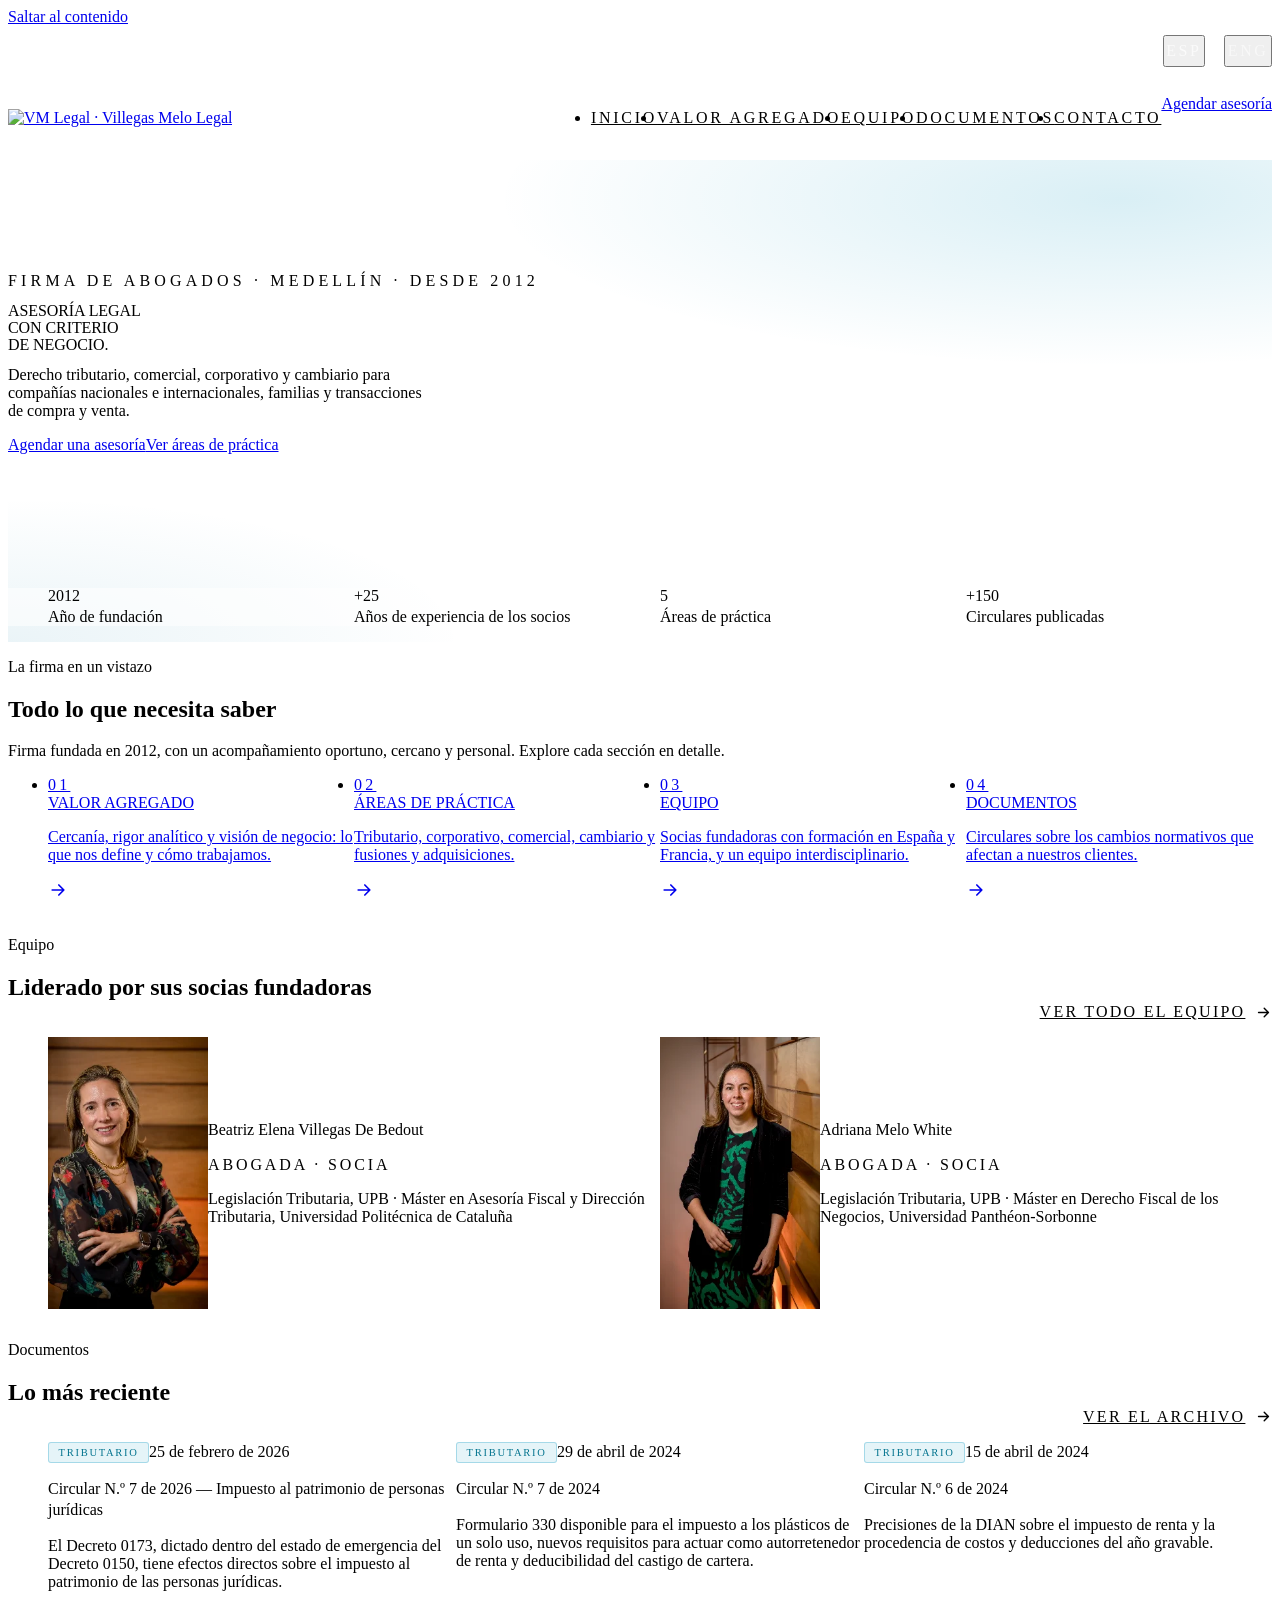
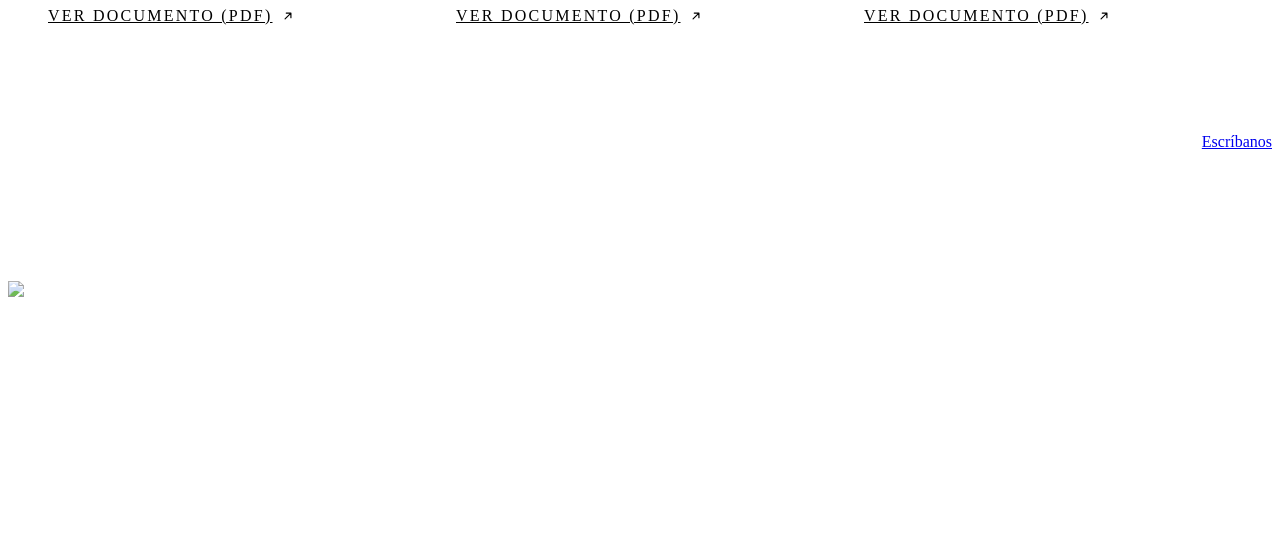
==== commit ffd8bbcd: "Sin foto de la sala de juntas, retratos a tamaño real, Edificio Danzas Repositorio y panel apuntan a" ====
--- a/index.html
+++ b/index.html
@@ -39,7 +39,7 @@
   "telephone": "+574442346",
   "address": {
     "@type": "PostalAddress",
-    "streetAddress": "Cra 43 A # 16 A sur 38, Oficina 1205, Edificio DHL",
+    "streetAddress": "Cra 43 A # 16 A sur 38, Oficina 1205, Edificio Danzas",
     "addressLocality": "Medellín",
     "addressCountry": "CO"
   },
@@ -112,10 +112,9 @@
 
 <main id="contenido">
 
-<section class="s-hero s-hero--photo">
+<section class="s-hero">
   <div class="s-hero__bg" aria-hidden="true"></div>
-  <div class="wrap s-hero__grid">
-    <div class="s-hero__inner">
+  <div class="wrap s-hero__inner">
       <p class="s-hero__kicker">Firma de abogados · Medellín · Desde 2012</p>
       <h1 class="s-hero__title">Asesoría legal<br>con criterio<br><em>de negocio.</em></h1>
       <p class="s-hero__lead">
@@ -126,10 +125,6 @@
         <a class="btn btn--primary btn--xl" href="contacto.html">Agendar una asesoría</a>
         <a class="btn btn--ghost" href="valor-agregado.html#areas">Ver áreas de práctica</a>
       </div>
-    </div>
-    <figure class="s-hero__photo">
-      <img src="assets/img/oficina.jpg" alt="Sala de juntas de VM Legal con vista a Medellín" width="1024" height="591" fetchpriority="high">
-    </figure>
   </div>
 
   <ul class="s-hero__marks">
@@ -248,7 +243,7 @@
         <li><a href="tel:+574442346">+57 444 2346</a></li>
         <li><a href="mailto:info@vmlegal.com.co">info@vmlegal.com.co</a></li>
         <li>Cra 43 A # 16 A sur 38, Of. 1205</li>
-        <li>Edificio DHL · Medellín</li>
+        <li>Edificio Danzas · Medellín</li>
       </ul>
     </div>
   </div>
--- a/assets/css/sitio.css
+++ b/assets/css/sitio.css
@@ -832,18 +832,6 @@
 .sec-head--row .link-arrow { margin-top: 0; }
 
 /* ==========================  Inicio  ==================================== */
-.s-hero__grid { position: relative; display: grid; }
-.s-hero__photo { display: none; }
-@media (min-width: 980px) {
-  .s-hero__grid { grid-template-columns: 1.1fr .9fr; gap: var(--sp-8); align-items: center; }
-  .s-hero__photo {
-    display: block; margin-bottom: clamp(3rem, 2rem + 6vw, 5rem);
-    border-radius: var(--radius-lg); overflow: hidden; box-shadow: var(--shadow-lg);
-    aspect-ratio: 4 / 5;
-  }
-  .s-hero__photo img { width: 100%; height: 100%; object-fit: cover; object-position: 70% 50%; }
-}
-
 .hub { display: grid; gap: var(--sp-4); }
 @media (min-width: 640px)  { .hub { grid-template-columns: repeat(2, 1fr); } }
 @media (min-width: 1060px) { .hub { grid-template-columns: repeat(4, 1fr); } }
@@ -866,8 +854,6 @@
 .hub__card:hover .hub__go svg { transform: translateX(4px); }
 
 /* ==========================  Valor agregado  ============================ */
-.wide-photo { max-width: var(--maxw); margin: clamp(2rem, 1rem + 4vw, 4rem) auto 0; padding-inline: var(--gutter); }
-.wide-photo img { width: 100%; aspect-ratio: 16 / 7; object-fit: cover; border-radius: var(--radius-lg); }
 
 .story { display: grid; gap: var(--sp-6); }
 @media (min-width: 900px) { .story { grid-template-columns: .8fr 1.2fr; gap: var(--sp-9); } }
@@ -897,22 +883,25 @@
 .partners { display: grid; gap: var(--sp-6); }
 /* Página de equipo: en escritorio la foto va al lado del perfil completo. */
 @media (min-width: 860px) {
-  .partners:not(.partners--compact) .partner { grid-template-columns: 300px 1fr; gap: 0; }
+  .partners:not(.partners--compact) .partner { grid-template-columns: 280px 1fr; gap: 0; }
   .partners:not(.partners--compact) .partner__body { padding: var(--sp-7) var(--sp-7); align-self: center; }
   .partners--compact { grid-template-columns: repeat(2, 1fr); }
 }
 .partner { display: grid; gap: var(--sp-5); background: #fff; border: 1px solid var(--vm-line); border-radius: var(--radius-lg); overflow: hidden; box-shadow: var(--shadow-sm); }
-.partner__photo { aspect-ratio: 4 / 5; background: var(--vm-mist); display: grid; place-items: center; }
+/* Los retratos originales miden 279×418: se muestran a ese tamaño y en su
+   proporción (2:3) para que no se vean ampliados ni pixelados. */
+.partner__photo { aspect-ratio: 2 / 3; width: 100%; max-width: 280px; margin-inline: auto; background: var(--vm-mist); display: grid; place-items: center; }
 .partner__photo img { width: 100%; height: 100%; object-fit: cover; object-position: 50% 20%; }
 .partner__initials { font-family: var(--font-display); font-size: 3rem; font-weight: 200; color: var(--vm-teal); }
 .partner__body { padding: 0 var(--sp-5) var(--sp-6); }
+@media (max-width: 859px) { .partners:not(.partners--compact) .partner__photo { margin-top: var(--sp-5); border-radius: var(--radius); overflow: hidden; } }
 .partner h3 { font-size: var(--fs-lg); font-weight: 400; line-height: 1.2; }
 .partner__bio { margin-top: var(--sp-4); font-size: var(--fs-sm); font-weight: 300; }
 .partner__sum { font-size: var(--fs-sm); font-weight: 300; color: var(--vm-muted); }
 .partner .member__edu { margin-top: var(--sp-2); }
 /* En el inicio: foto al lado del texto, más compacta. */
 .partners--compact .partner { grid-template-columns: 120px 1fr; gap: 0; align-items: center; }
-.partners--compact .partner__photo { height: 100%; aspect-ratio: auto; }
+.partners--compact .partner__photo { height: 100%; aspect-ratio: auto; max-width: none; }
 .partners--compact .partner__body { padding: var(--sp-5); }
 @media (min-width: 520px) { .partners--compact .partner { grid-template-columns: 160px 1fr; } }
 
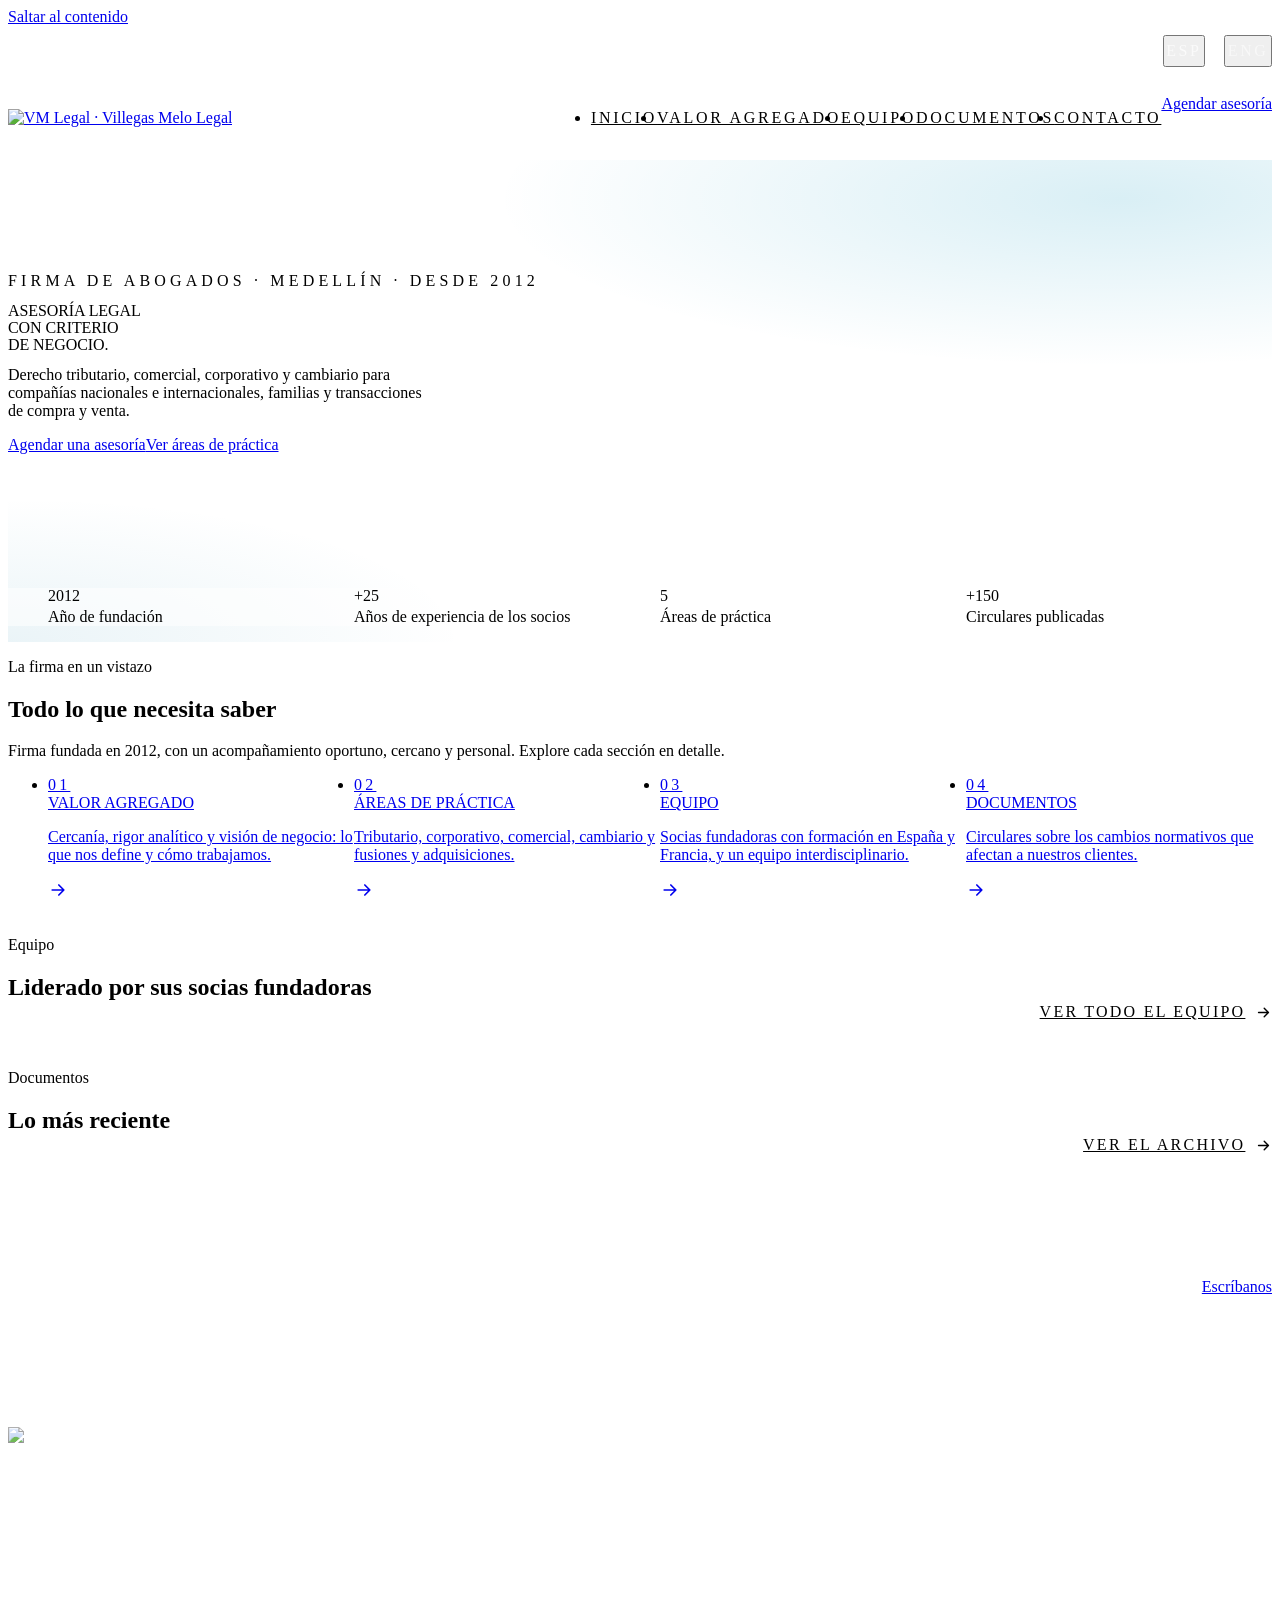
==== commit 18a0dbbe: "SEO: páginas por área, schema, sitemap y metadatos; limpieza y panel - 5 páginas de área con servici" ====
--- a/index.html
+++ b/index.html
@@ -4,16 +4,17 @@
 <meta charset="UTF-8">
 <meta name="viewport" content="width=device-width, initial-scale=1">
 <meta name="theme-color" content="#0093BD">
-<title>VM Legal · Abogados en derecho tributario, comercial, corporativo y cambiario — Medellín</title>
-<meta name="description" content="VM Legal es una firma de abogados fundada en 2012 en Medellín. Asesoramos a compañías nacionales e internacionales y a familias en derecho tributario, comercial, corporativo y cambiario, y en la compra y venta de negocios.">
+<title>VM Legal | Firma de abogados empresariales en Medellín</title>
+<meta name="description" content="Firma de abogados en Medellín desde 2012: derecho tributario, corporativo, comercial, cambiario y fusiones y adquisiciones para empresas nacionales, extranjeras y familias.">
 <meta name="robots" content="noindex, nofollow">
 <link rel="canonical" href="https://www.vmlegal.com.co/">
 
 <meta property="og:type" content="website">
 <meta property="og:site_name" content="VM Legal">
-<meta property="og:title" content="VM Legal · Abogados tributarios y corporativos en Medellín">
-<meta property="og:description" content="Firma fundada en 2012. Derecho tributario, comercial, corporativo y cambiario, y transacciones de compra y venta de negocios.">
-<meta property="og:image" content="assets/img/logo-vmlegal.png">
+<meta property="og:title" content="VM Legal | Firma de abogados empresariales en Medellín">
+<meta property="og:description" content="Firma de abogados en Medellín desde 2012: derecho tributario, corporativo, comercial, cambiario y fusiones y adquisiciones para empresas nacionales, extranjeras y familias.">
+<meta property="og:image" content="https://www.vmlegal.com.co/assets/img/logo-vmlegal.png">
+<meta property="og:url" content="https://www.vmlegal.com.co/">
 <meta property="og:locale" content="es_CO">
 <meta name="twitter:card" content="summary_large_image">
 
@@ -229,11 +230,11 @@
     <nav class="site-footer__nav" aria-label="Áreas de práctica">
       <h2>Áreas</h2>
       <ul>
-        <li><a href="valor-agregado.html#areas">Derecho tributario</a></li>
-        <li><a href="valor-agregado.html#areas">Derecho comercial</a></li>
-        <li><a href="valor-agregado.html#areas">Derecho corporativo</a></li>
-        <li><a href="valor-agregado.html#areas">Derecho cambiario</a></li>
-        <li><a href="valor-agregado.html#areas">Fusiones y adquisiciones</a></li>
+        <li><a href="derecho-tributario.html">Derecho tributario</a></li>
+        <li><a href="derecho-comercial.html">Derecho comercial</a></li>
+        <li><a href="derecho-corporativo.html">Derecho corporativo</a></li>
+        <li><a href="derecho-cambiario.html">Derecho cambiario</a></li>
+        <li><a href="fusiones-y-adquisiciones.html">Fusiones y adquisiciones</a></li>
       </ul>
     </nav>
 
--- a/assets/css/sitio.css
+++ b/assets/css/sitio.css
@@ -248,33 +248,6 @@
 }
 .link-arrow:hover svg { transform: translateX(4px); }
 
-/* Páginas internas: la primera sección hace de cabecera de página. */
-.section--page { padding-top: clamp(2.5rem, 6vw, 4.5rem); }
-.section--page .section-title { font-size: var(--fs-2xl); }
-
-/* ==========================  La firma  =================================== */
-.s-firma { display: grid; gap: var(--sp-8); }
-@media (min-width: 940px) {
-  .s-firma { grid-template-columns: 1.15fr .85fr; gap: var(--sp-9); align-items: start; }
-}
-.s-firma__text--solo { max-width: 62ch; }
-.s-firma__text p { margin-top: var(--sp-4); font-weight: 300; }
-.s-firma__text .section-title { text-transform: uppercase; }
-
-.s-firma__pillars { display: grid; gap: var(--sp-4); }
-.s-firma__pillars li {
-  background: #fff;
-  border: 1px solid var(--vm-line);
-  border-left: 3px solid var(--vm-teal);
-  border-radius: var(--radius);
-  padding: var(--sp-5);
-  box-shadow: var(--shadow-sm);
-}
-.s-firma__pillars h3 {
-  font-size: var(--fs-md); font-weight: 400; margin-bottom: var(--sp-2);
-}
-.s-firma__pillars p { font-size: var(--fs-sm); font-weight: 300; }
-
 /* ==========================  Carrusel  =================================== */
 /* Desplazamiento nativo con scroll-snap: sin librerías, con inercia real en
    el celular y navegable con el teclado. Las flechas y los puntos son un
@@ -410,8 +383,7 @@
 }
 .disclose__trigger[aria-expanded="true"] .chev { transform: rotate(180deg); }
 
-/* La altura la anima el JS midiendo el contenido. La alternativa más limpia,
-   grid-template-rows 0fr→1fr, solo interpola en motores recientes; animar
+/* La altura la anima el JS midiendo el contenido. La alternativa más limpia, grid-template-rows 0fr→1fr, solo interpola en motores recientes; animar
    `height` funciona en cualquiera y el JS deja `auto` al terminar, para que el
    panel siga creciendo si el contenido cambia (por ejemplo, al cambiar idioma). */
 .disclose__panel {
@@ -441,24 +413,11 @@
 }
 .area:hover { box-shadow: var(--shadow-md); border-color: var(--vm-mist); }
 
-.area__icon {
-  display: grid; place-items: center;
-  width: 46px; height: 46px;
-  border-radius: var(--radius);
-  background: var(--vm-teal); color: #fff;
-  margin-bottom: var(--sp-4);
-}
-.area__icon svg {
-  width: 23px; height: 23px;
-  fill: none; stroke: currentColor; stroke-width: 1.5;
-  stroke-linecap: round; stroke-linejoin: round;
-}
 .area h3 {
   font-size: var(--fs-lg); font-weight: 300;
   text-transform: uppercase; letter-spacing: .03em;
   margin-bottom: var(--sp-3);
 }
-.area__sum { font-size: var(--fs-sm); font-weight: 300; }
 
 .area__tags {
   display: flex; flex-wrap: wrap; gap: .4rem;
@@ -605,9 +564,9 @@
 }
 .tag--tributario { color: #04748f; background: rgba(0,147,189,.10);  border-color: rgba(0,147,189,.28); }
 .tag--societario { color: #235f7a; background: rgba(35,95,122,.10);  border-color: rgba(35,95,122,.28); }
-.tag--cambiario  { color: #3f6f86; background: rgba(63,111,134,.10); border-color: rgba(63,111,134,.28); }
-.tag--comercial  { color: #2d6a6a; background: rgba(45,106,106,.10); border-color: rgba(45,106,106,.28); }
-.tag--aduanero   { color: #5c5b5b; background: rgba(112,111,111,.12);border-color: rgba(112,111,111,.30); }
+.tag--cambiario { color: #3f6f86; background: rgba(63,111,134,.10); border-color: rgba(63,111,134,.28); }
+.tag--comercial { color: #2d6a6a; background: rgba(45,106,106,.10); border-color: rgba(45,106,106,.28); }
+.tag--aduanero { color: #5c5b5b; background: rgba(112,111,111,.12);border-color: rgba(112,111,111,.30); }
 
 .circular h3 {
   font-size: var(--fs-md); font-weight: 400; line-height: 1.3;
@@ -643,11 +602,6 @@
   stroke-linecap: round; stroke-linejoin: round;
 }
 #circulars[hidden] { display: none; }
-.circulars__foot {
-  display: flex; flex-direction: column; align-items: center; gap: var(--sp-3);
-  margin-top: var(--sp-7); text-align: center;
-}
-.circulars__foot p { font-size: var(--fs-xs); color: var(--vm-muted); }
 
 /* ==========================  Contacto  =================================== */
 .s-contact { display: grid; gap: var(--sp-8); }
@@ -743,7 +697,6 @@
   font-size: var(--fs-sm); color: var(--vm-ink);
 }
 .s-form__ok[hidden] { display: none; }
-.s-form__demo { font-size: .7rem; color: var(--vm-muted); text-align: center; font-style: italic; }
 
 /* ==========================  Pie  ======================================== */
 .site-footer { background: var(--surface-dark); color: rgba(255,255,255,.6); }
@@ -779,25 +732,6 @@
 @media (min-width: 720px) {
   .site-footer__bottom { flex-direction: row; justify-content: space-between; text-align: left; }
 }
-
-/* ==========================  Acciones flotantes  =========================
-   .wa se conserva a la espera del número de celular correcto: el marcado del
-   botón está retirado del HTML, no estos estilos. */
-.wa {
-  position: fixed; right: var(--gutter); z-index: 70;
-  bottom: calc(var(--gutter) + env(safe-area-inset-bottom));
-  display: grid; place-items: center;
-  width: 54px; height: 54px; border-radius: 50%;
-  background: #25D366; color: #fff;
-  box-shadow: 0 6px 20px rgba(37,211,102,.4);
-  transition: transform var(--dur) var(--ease);
-}
-.wa:hover { transform: scale(1.06); }
-.wa svg { width: 28px; height: 28px; }
-
-
-
-
 
 /* ==========================  Páginas internas  ========================== */
 .section--tight { padding-block: clamp(2rem, 1rem + 4vw, 3.5rem); }
@@ -914,3 +848,43 @@
 
 /* ==========================  Contacto  ================================== */
 .map iframe { display: block; width: 100%; height: clamp(280px, 40vw, 440px); border: 0; filter: grayscale(.35); }
+
+/* Formulario: campo trampa y error de envío. */
+.hp { position: absolute; left: -9999px; width: 1px; height: 1px; overflow: hidden; }
+.s-form__fail { margin-top: var(--sp-4); font-size: var(--fs-sm); color: #b42318; }
+.s-form__fail a { text-decoration: underline; }
+
+/* ==========================  Páginas de área (SEO)  ===================== */
+.crumbs ol { display: flex; flex-wrap: wrap; gap: .4rem; margin-bottom: var(--sp-5); font-size: var(--fs-xs); color: var(--vm-muted); }
+.crumbs li + li::before { content: "/"; margin-right: .4rem; opacity: .6; }
+.crumbs a { color: var(--vm-teal-text); }
+
+.services { display: grid; gap: var(--sp-4); }
+@media (min-width: 700px)  { .services { grid-template-columns: repeat(2, 1fr); } }
+@media (min-width: 1060px) { .services { grid-template-columns: repeat(3, 1fr); } }
+.services li { padding: var(--sp-5); background: #fff; border: 1px solid var(--vm-line); border-left: 3px solid var(--vm-teal); border-radius: var(--radius); }
+.services h3 { font-size: var(--fs-md); font-weight: 400; text-transform: uppercase; letter-spacing: .03em; }
+.services p { margin-top: var(--sp-2); font-size: var(--fs-sm); font-weight: 300; color: var(--vm-muted); }
+
+.faq__list { display: grid; gap: var(--sp-3); max-width: 860px; }
+.faq__item { background: #fff; border: 1px solid var(--vm-line); border-radius: var(--radius); }
+.faq__item summary {
+  display: flex; align-items: center; justify-content: space-between; gap: var(--sp-4);
+  padding: var(--sp-4) var(--sp-5); cursor: pointer; list-style: none;
+}
+.faq__item summary::-webkit-details-marker { display: none; }
+.faq__item summary h3 { font-size: var(--fs-base); font-weight: 600; font-family: var(--font-body); }
+.faq__item summary .chev { flex: none; width: 20px; height: 20px; fill: none; stroke: var(--vm-teal-text); stroke-width: 2; transition: transform var(--dur) var(--ease); }
+.faq__item[open] summary .chev { transform: rotate(180deg); }
+.faq__item p { padding: 0 var(--sp-5) var(--sp-5); font-weight: 300; }
+
+.area-links { display: flex; flex-wrap: wrap; gap: var(--sp-3); margin-top: var(--sp-3); }
+.area-links a {
+  display: inline-flex; min-height: 44px; align-items: center; padding: 0 var(--sp-5);
+  border: 1px solid var(--vm-line); border-radius: var(--radius-pill);
+  font-family: var(--font-display); font-size: var(--fs-xs); letter-spacing: .1em; text-transform: uppercase;
+  transition: border-color var(--dur) var(--ease), color var(--dur) var(--ease);
+}
+.area-links a:hover { border-color: var(--vm-teal); color: var(--vm-teal-text); }
+.area h3 a:hover { color: var(--vm-teal-text); }
+.area__more { margin-top: auto; padding-top: var(--sp-5); }
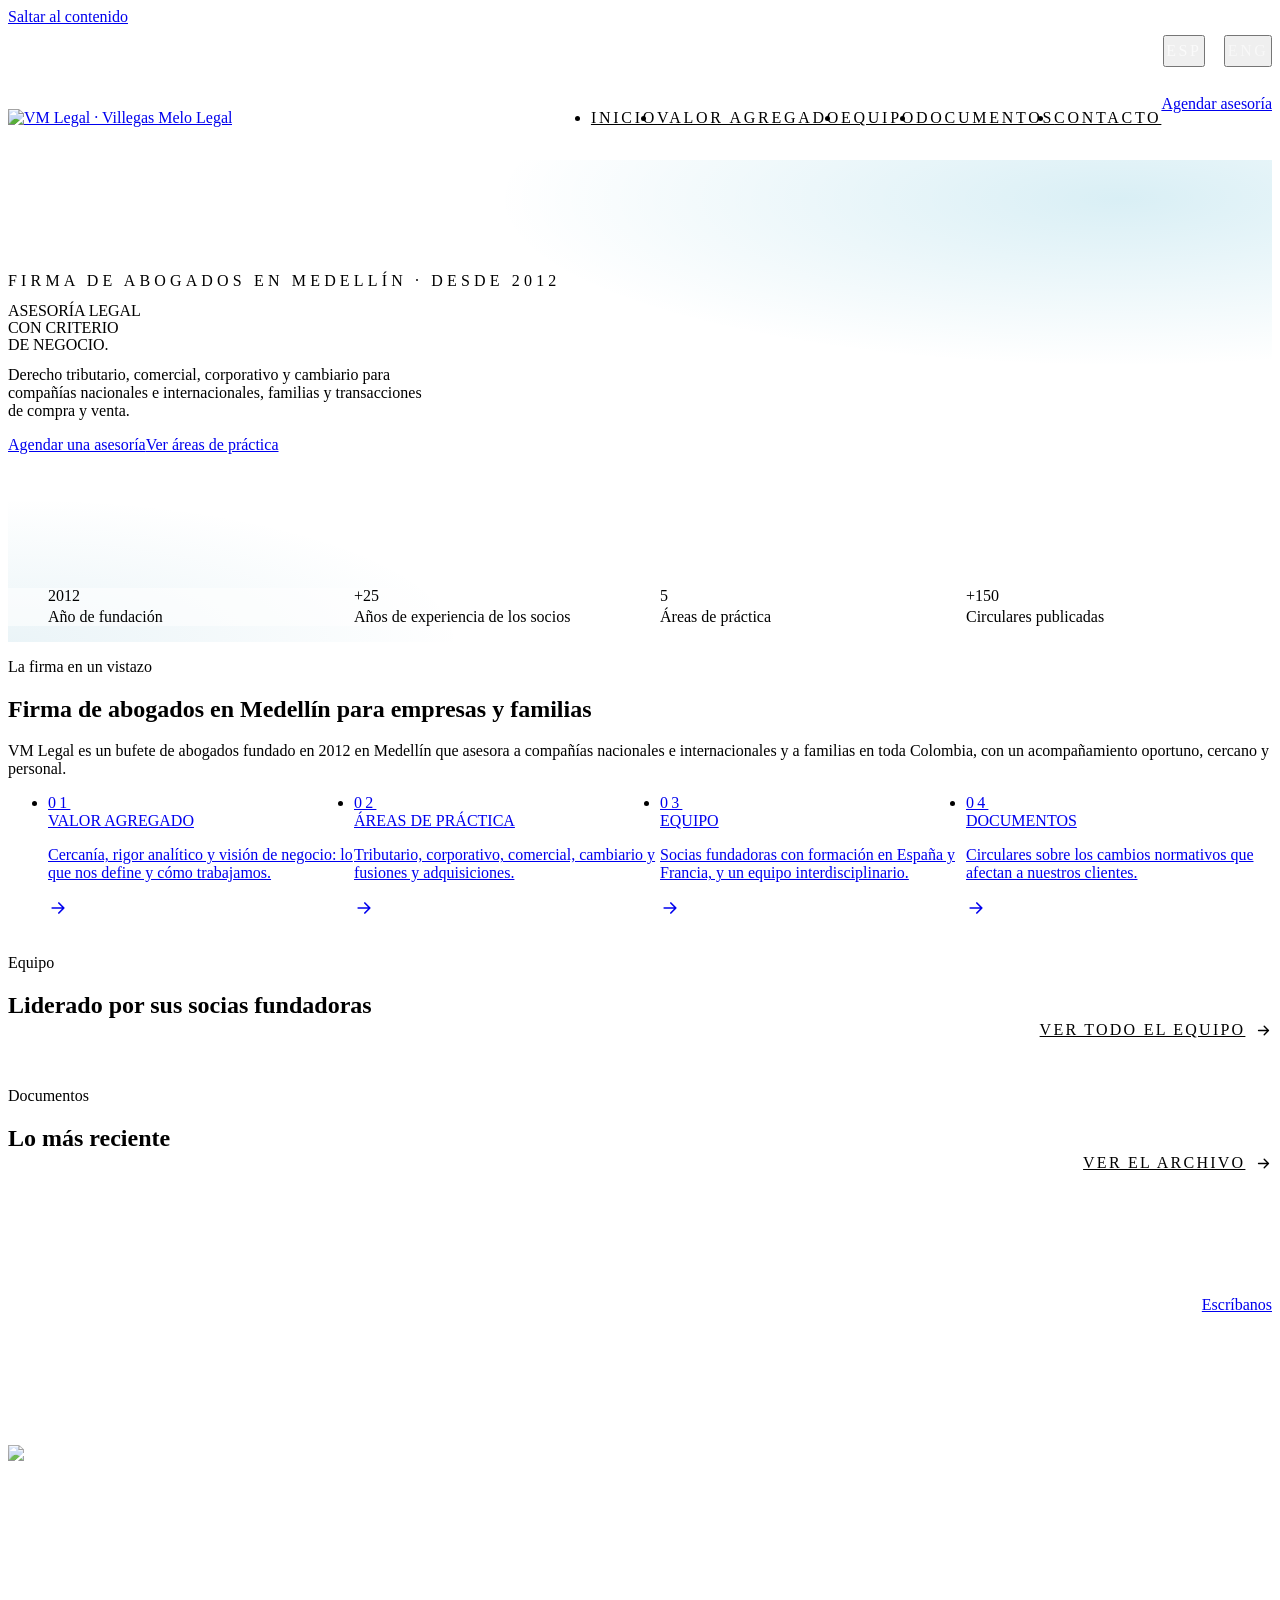
==== commit ce816d69: "SEO: firma y bufete de abogados en Medellín y Colombia Títulos, descripciones, texto del inicio, pie" ====
--- a/index.html
+++ b/index.html
@@ -4,15 +4,15 @@
 <meta charset="UTF-8">
 <meta name="viewport" content="width=device-width, initial-scale=1">
 <meta name="theme-color" content="#0093BD">
-<title>VM Legal | Firma de abogados empresariales en Medellín</title>
-<meta name="description" content="Firma de abogados en Medellín desde 2012: derecho tributario, corporativo, comercial, cambiario y fusiones y adquisiciones para empresas nacionales, extranjeras y familias.">
+<title>Firma de abogados en Medellín, Colombia | VM Legal</title>
+<meta name="description" content="Firma de abogados en Medellín, Colombia, desde 2012. Bufete especializado en derecho tributario, corporativo, comercial, cambiario y fusiones y adquisiciones.">
 <meta name="robots" content="noindex, nofollow">
 <link rel="canonical" href="https://www.vmlegal.com.co/">
 
 <meta property="og:type" content="website">
 <meta property="og:site_name" content="VM Legal">
-<meta property="og:title" content="VM Legal | Firma de abogados empresariales en Medellín">
-<meta property="og:description" content="Firma de abogados en Medellín desde 2012: derecho tributario, corporativo, comercial, cambiario y fusiones y adquisiciones para empresas nacionales, extranjeras y familias.">
+<meta property="og:title" content="Firma de abogados en Medellín, Colombia | VM Legal">
+<meta property="og:description" content="Firma de abogados en Medellín, Colombia, desde 2012. Bufete especializado en derecho tributario, corporativo, comercial, cambiario y fusiones y adquisiciones.">
 <meta property="og:image" content="https://www.vmlegal.com.co/assets/img/logo-vmlegal.png">
 <meta property="og:url" content="https://www.vmlegal.com.co/">
 <meta property="og:locale" content="es_CO">
@@ -42,9 +42,16 @@
     "@type": "PostalAddress",
     "streetAddress": "Cra 43 A # 16 A sur 38, Oficina 1205, Edificio Danzas",
     "addressLocality": "Medellín",
+    "addressRegion": "Antioquia",
     "addressCountry": "CO"
   },
-  "areaServed": "CO",
+  "description": "Firma de abogados en Medellín, Colombia, especializada en derecho tributario, corporativo, comercial, cambiario y fusiones y adquisiciones.",
+  "areaServed": [
+    {"@type": "City", "name": "Medellín"},
+    {"@type": "AdministrativeArea", "name": "Antioquia"},
+    {"@type": "Country", "name": "Colombia"}
+  ],
+  "knowsAbout": ["Derecho tributario", "Derecho societario", "Derecho comercial", "Derecho cambiario", "Fusiones y adquisiciones", "DIAN", "Inversión extranjera"],
   "knowsLanguage": ["es", "en"],
   "serviceType": [
     "Derecho tributario",
@@ -116,7 +123,7 @@
 <section class="s-hero">
   <div class="s-hero__bg" aria-hidden="true"></div>
   <div class="wrap s-hero__inner">
-      <p class="s-hero__kicker">Firma de abogados · Medellín · Desde 2012</p>
+      <p class="s-hero__kicker">Firma de abogados en Medellín · Desde 2012</p>
       <h1 class="s-hero__title">Asesoría legal<br>con criterio<br><em>de negocio.</em></h1>
       <p class="s-hero__lead">
         Derecho tributario, comercial, corporativo y cambiario para compañías
@@ -140,8 +147,8 @@
   <div class="wrap">
     <div class="reveal sec-head">
       <p class="eyebrow">La firma en un vistazo</p>
-      <h2 class="section-title">Todo lo que necesita saber</h2>
-      <p class="section-lead">Firma fundada en 2012, con un acompañamiento oportuno, cercano y personal. Explore cada sección en detalle.</p>
+      <h2 class="section-title">Firma de abogados en Medellín para empresas y familias</h2>
+      <p class="section-lead">VM Legal es un bufete de abogados fundado en 2012 en Medellín que asesora a compañías nacionales e internacionales y a familias en toda Colombia, con un acompañamiento oportuno, cercano y personal.</p>
     </div>
     <ul class="hub reveal">
     <li><a class="hub__card" href="valor-agregado.html">
@@ -214,7 +221,7 @@
   <div class="wrap site-footer__top">
     <div class="site-footer__brand">
       <picture><source srcset="assets/img/logo-vmlegal-white.webp" type="image/webp"><img alt="VM Legal" width="480" height="388" src="assets/img/logo-vmlegal-white.png"></picture>
-      <p>Firma de abogados fundada en 2012 en Medellín. Derecho tributario, comercial, corporativo y cambiario, y fusiones y adquisiciones.</p>
+      <p>Firma de abogados en Medellín, Colombia, fundada en 2012. Bufete especializado en derecho tributario, comercial, corporativo y cambiario, y fusiones y adquisiciones.</p>
     </div>
 
     <nav class="site-footer__nav" aria-label="Navegación del pie">
